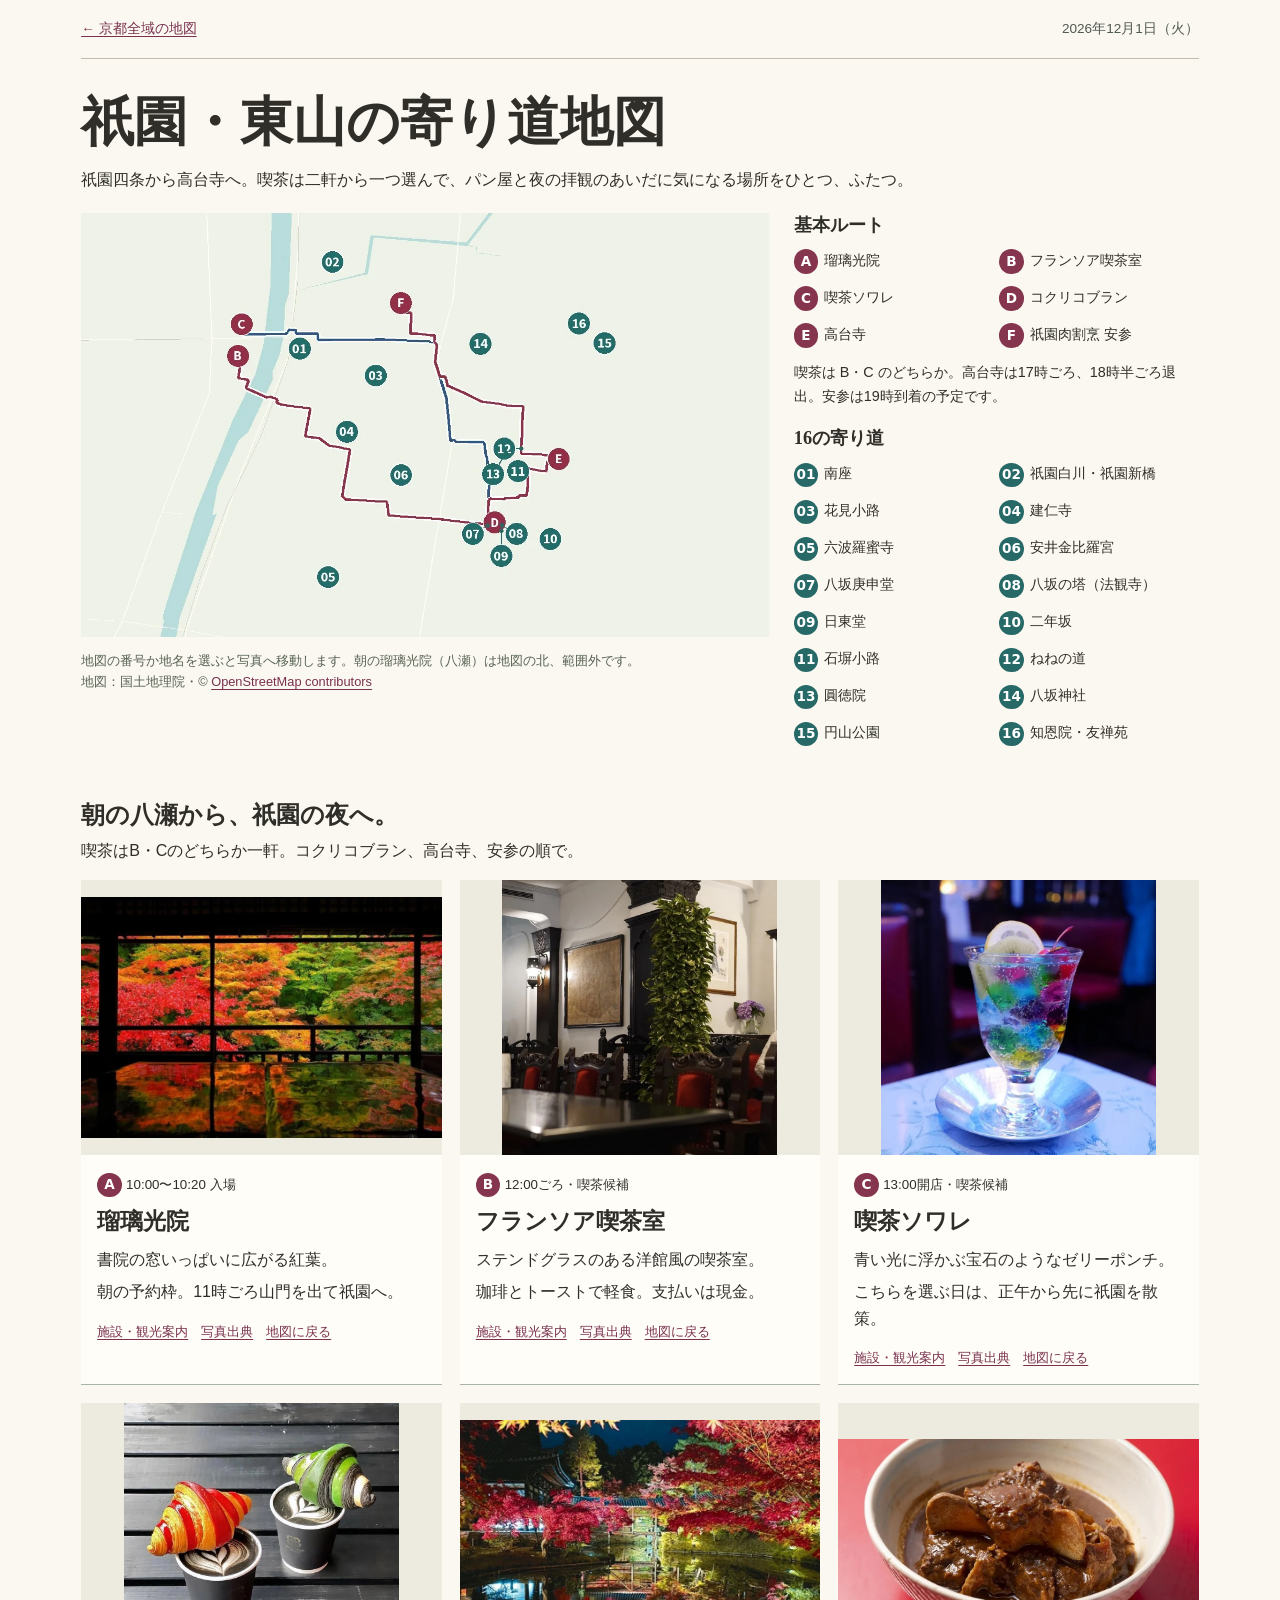
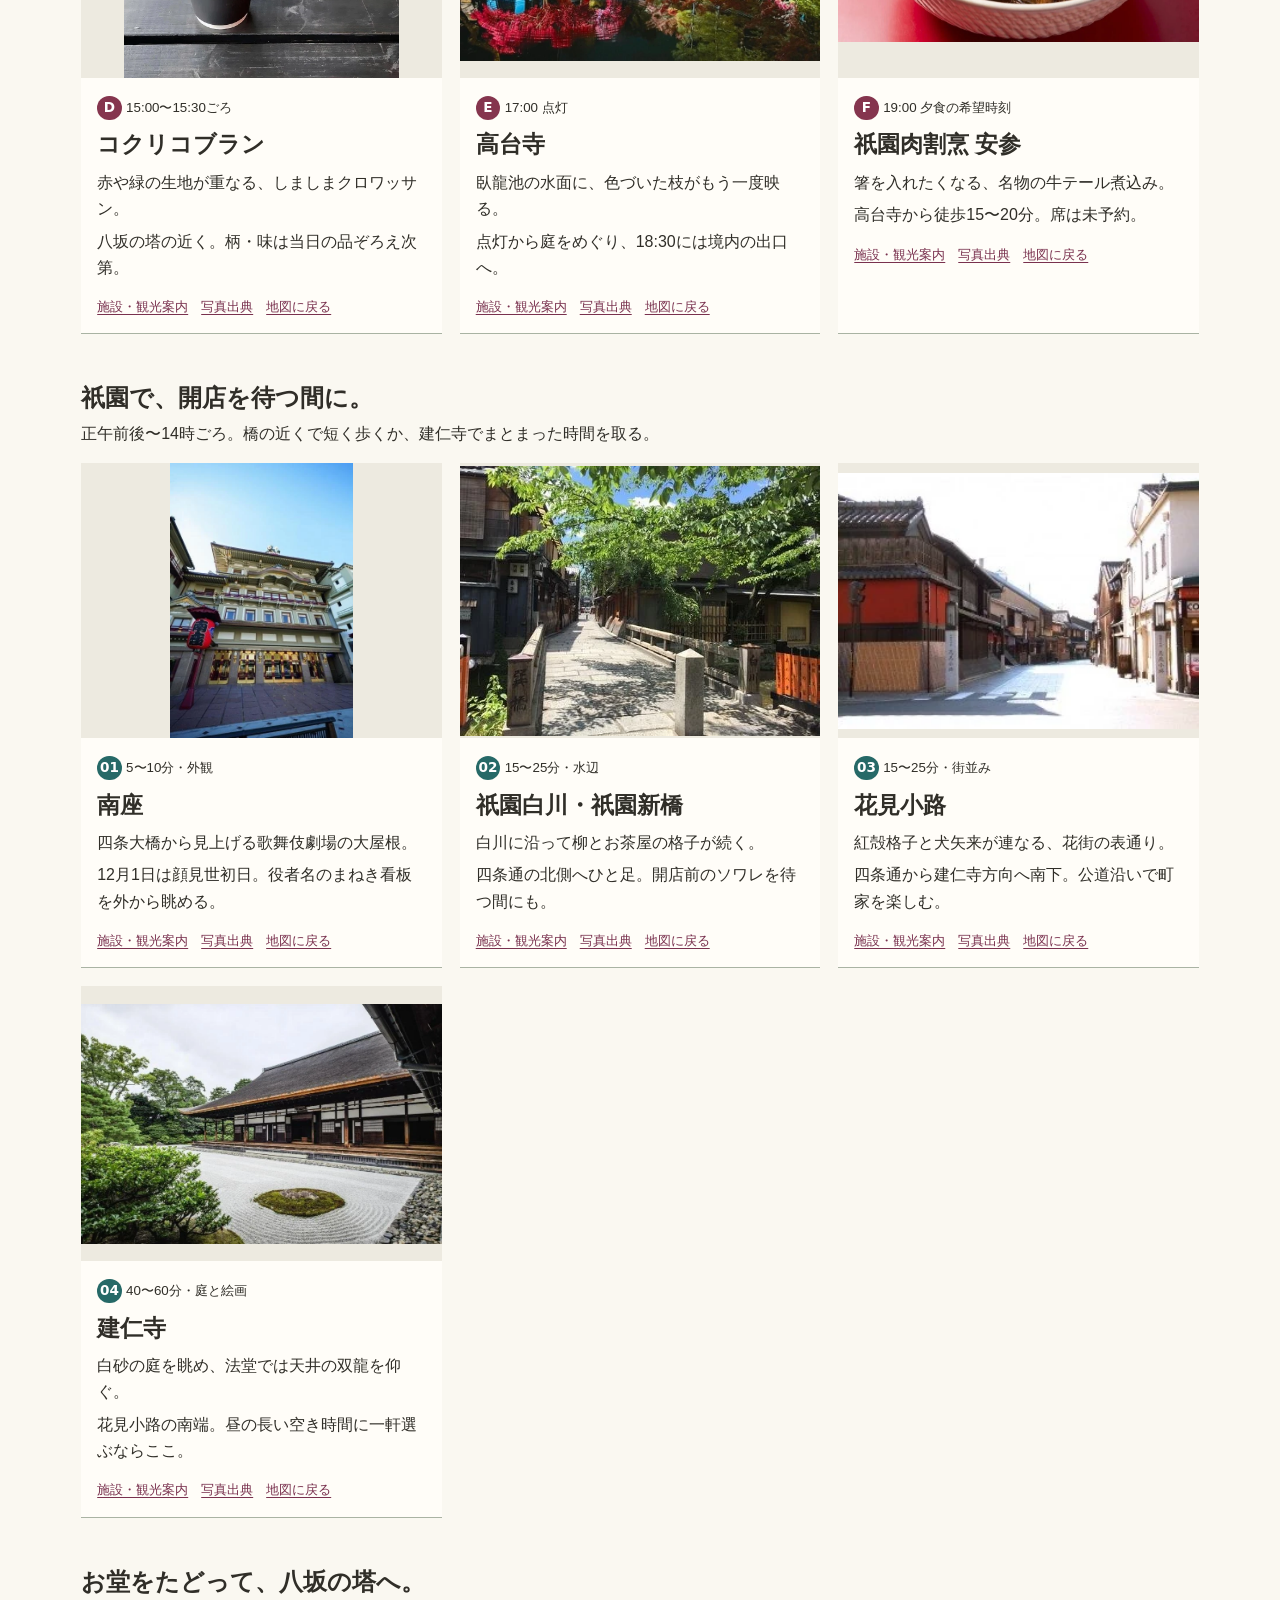
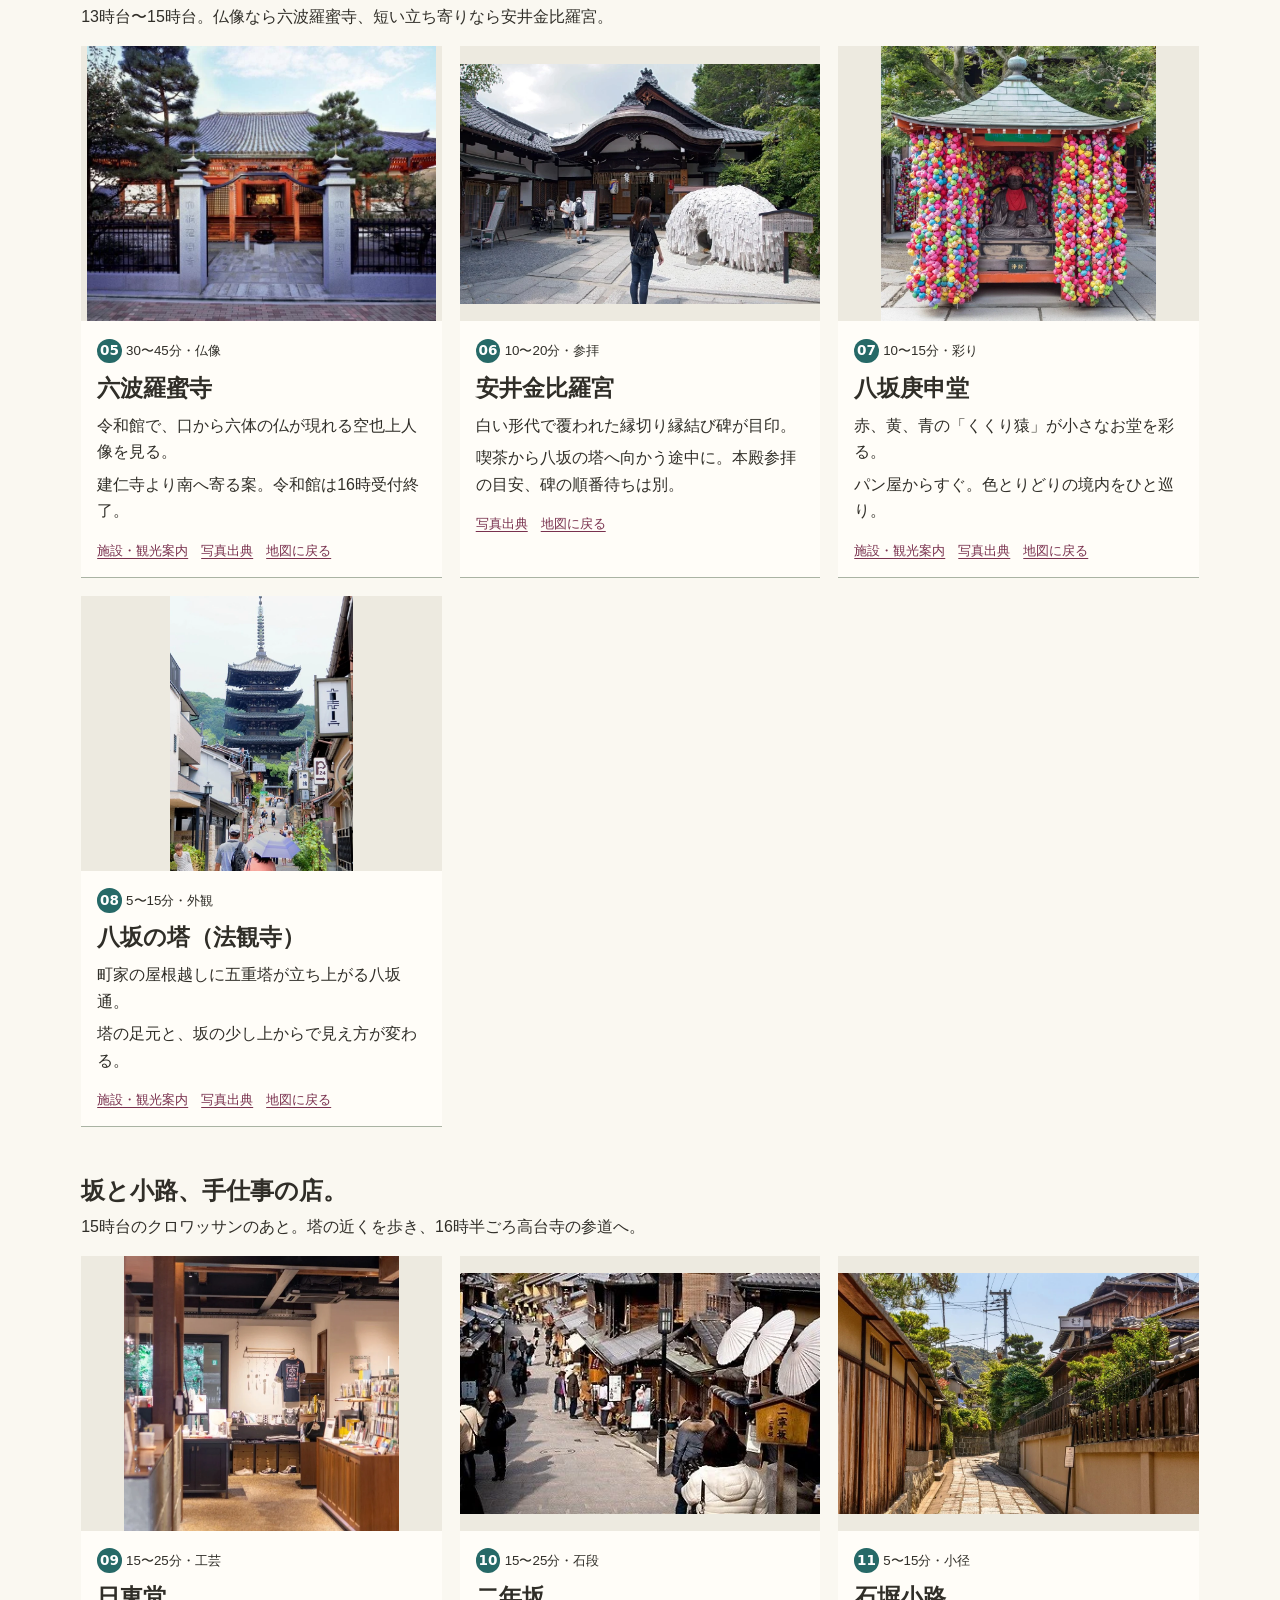
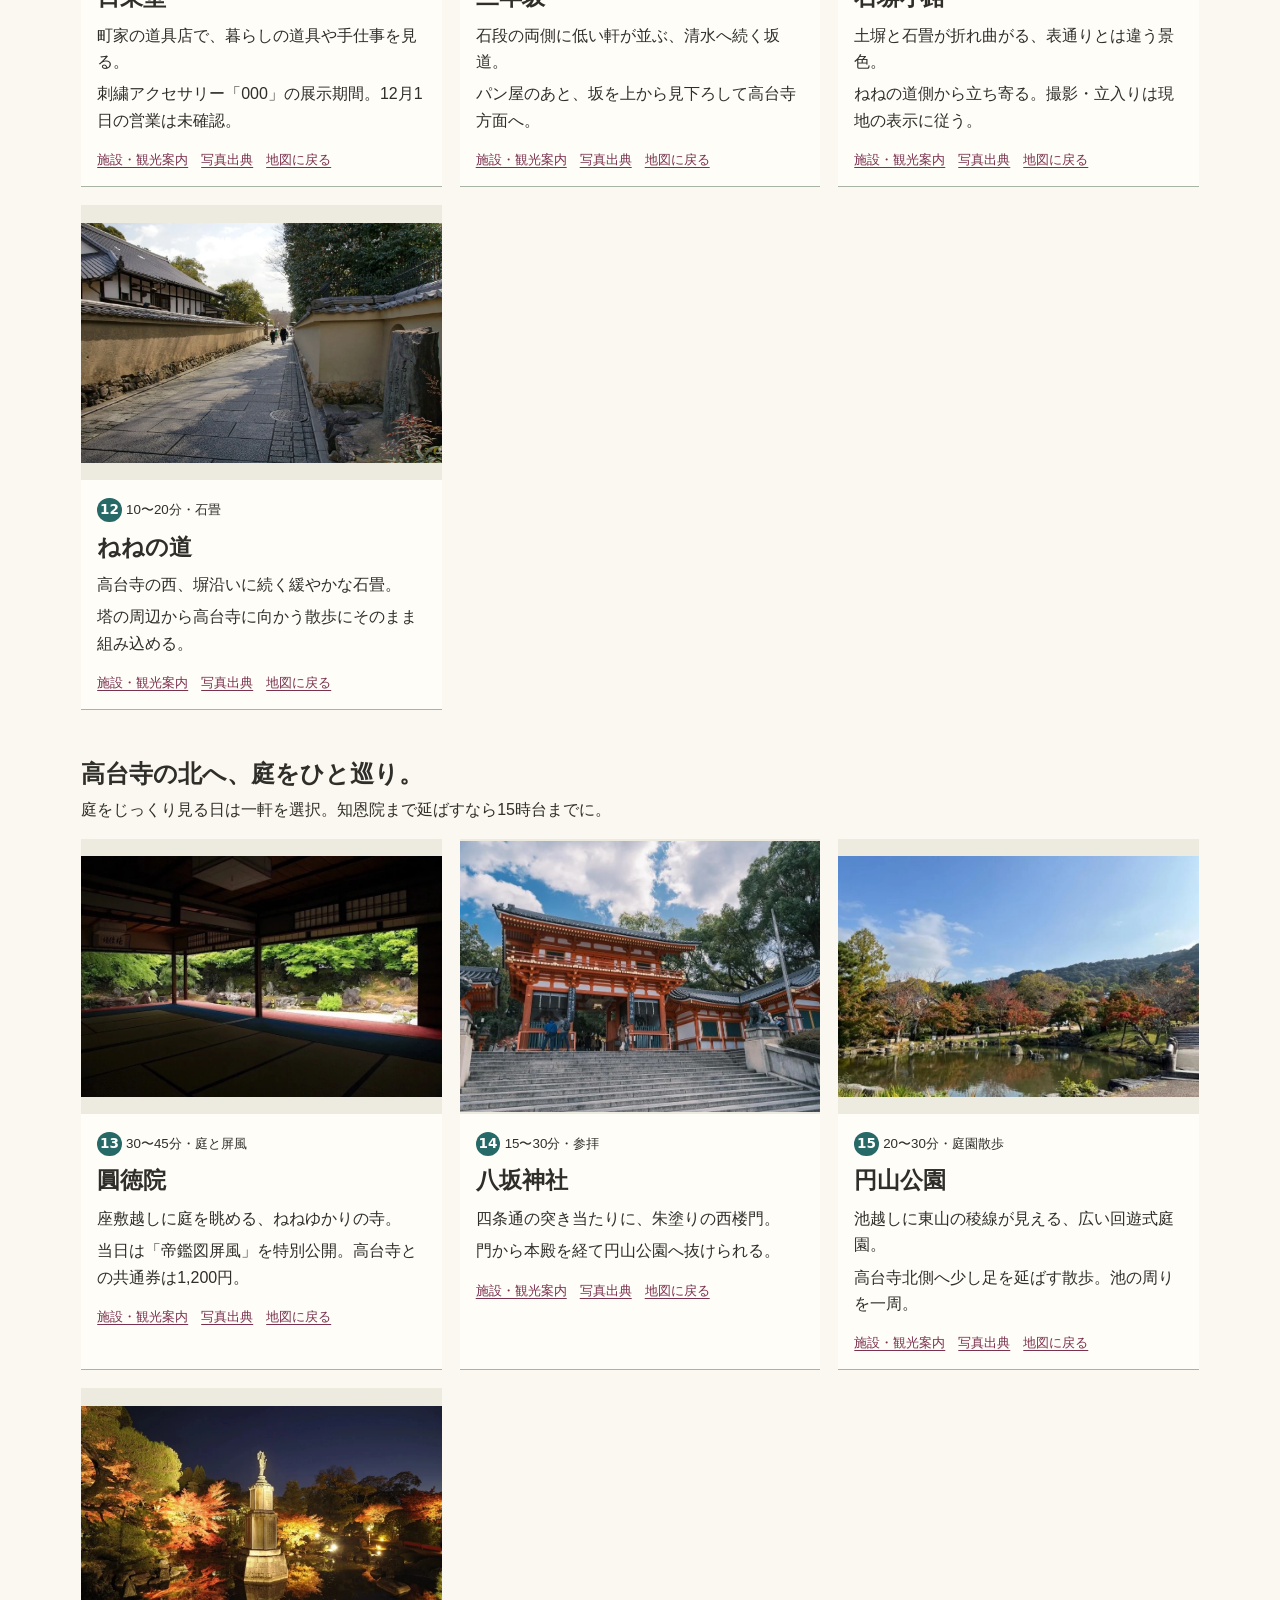
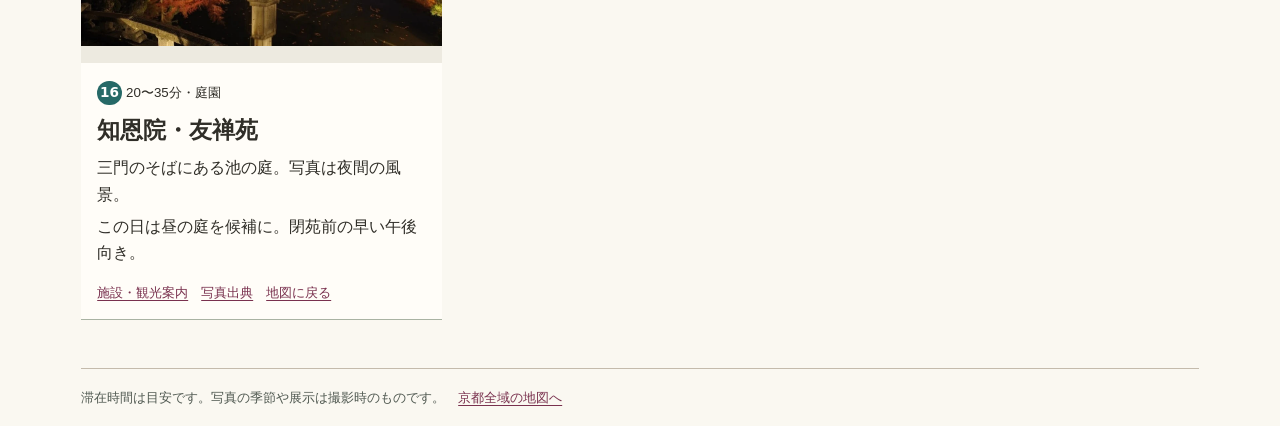
==== kyoto-dec1/gion/index.html @ ca1f9d94 "Add Gion and Higashiyama itinerary map and photo guide" ====
<!doctype html>
<html lang="ja"><head><meta charset="utf-8"><meta name="viewport" content="width=device-width,initial-scale=1"><title>祇園・東山の寄り道地図｜12月1日 京都の街歩き</title><link rel="stylesheet" href="guide.css"></head>
<body><header><a href="../">← 京都全域の地図</a><time datetime="2026-12-01">2026年12月1日（火）</time></header>
<main><h1>祇園・東山の寄り道地図</h1>
<p class="intro">祇園四条から高台寺へ。喫茶は二軒から一つ選んで、パン屋と夜の拝観のあいだに気になる場所をひとつ、ふたつ。</p>
<section id="map" aria-label="基本ルートと寄り道の地図"><div class="maplayout"><div><div class="map"><img src="images/map.webp" width="1316" height="810" alt="祇園四条からコクリコブラン、高台寺、安参へ歩く地図。赤紫が基本ルート、緑が寄り道の番号。"><a aria-label="B フランソア喫茶室" class="hot" href="#sB" style="left:22.712%;top:33.681%"></a>
<a aria-label="C 喫茶ソワレ" class="hot" href="#sC" style="left:23.277%;top:26.211%"></a>
<a aria-label="D コクリコブラン" class="hot" href="#sD" style="left:60.003%;top:72.986%"></a>
<a aria-label="E 高台寺" class="hot" href="#sE" style="left:69.307%;top:58.008%"></a>
<a aria-label="F 祇園肉割烹 安参" class="hot" href="#sF" style="left:46.405%;top:21.220%"></a>
<a aria-label="01 南座" class="hot" href="#s01" style="left:31.711%;top:31.975%"></a>
<a aria-label="02 祇園白川・祇園新橋" class="hot" href="#s02" style="left:36.463%;top:11.525%"></a>
<a aria-label="03 花見小路" class="hot" href="#s03" style="left:42.751%;top:38.319%"></a>
<a aria-label="04 建仁寺" class="hot" href="#s04" style="left:38.536%;top:51.580%"></a>
<a aria-label="05 六波羅蜜寺" class="hot" href="#s05" style="left:35.832%;top:85.849%"></a>
<a aria-label="06 安井金比羅宮" class="hot" href="#s06" style="left:46.426%;top:61.773%"></a>
<a aria-label="07 八坂庚申堂" class="hot" href="#s07" style="left:56.850%;top:75.714%"></a>
<a aria-label="08 八坂の塔（法観寺）" class="hot" href="#s08" style="left:63.173%;top:75.639%"></a>
<a aria-label="09 日東堂" class="hot" href="#s09" style="left:60.965%;top:80.868%"></a>
<a aria-label="10 二年坂" class="hot" href="#s10" style="left:68.103%;top:76.891%"></a>
<a aria-label="11 石塀小路" class="hot" href="#s11" style="left:63.392%;top:60.882%"></a>
<a aria-label="12 ねねの道" class="hot" href="#s12" style="left:61.400%;top:55.546%"></a>
<a aria-label="13 圓徳院" class="hot" href="#s13" style="left:59.787%;top:61.575%"></a>
<a aria-label="14 八坂神社" class="hot" href="#s14" style="left:57.952%;top:30.804%"></a>
<a aria-label="15 円山公園" class="hot" href="#s15" style="left:75.968%;top:30.664%"></a>
<a aria-label="16 知恩院・友禅苑" class="hot" href="#s16" style="left:72.257%;top:26.050%"></a></div>
<p class="credit">地図の番号か地名を選ぶと写真へ移動します。朝の瑠璃光院（八瀬）は地図の北、範囲外です。<br>地図：国土地理院・© <a href="https://www.openstreetmap.org/copyright">OpenStreetMap contributors</a></p></div>
<div class="legend"><h2>基本ルート</h2><div class="places"><a href="#sA"><b class="badge base">A</b><span>瑠璃光院</span></a><a href="#sB"><b class="badge base">B</b><span>フランソア喫茶室</span></a><a href="#sC"><b class="badge base">C</b><span>喫茶ソワレ</span></a><a href="#sD"><b class="badge base">D</b><span>コクリコブラン</span></a><a href="#sE"><b class="badge base">E</b><span>高台寺</span></a><a href="#sF"><b class="badge base">F</b><span>祇園肉割烹 安参</span></a></div><p>喫茶は B・C のどちらか。高台寺は17時ごろ、18時半ごろ退出。安参は19時到着の予定です。</p>
<h2>16の寄り道</h2><div class="places"><a href="#s01"><b class="badge">01</b><span>南座</span></a><a href="#s02"><b class="badge">02</b><span>祇園白川・祇園新橋</span></a><a href="#s03"><b class="badge">03</b><span>花見小路</span></a><a href="#s04"><b class="badge">04</b><span>建仁寺</span></a><a href="#s05"><b class="badge">05</b><span>六波羅蜜寺</span></a><a href="#s06"><b class="badge">06</b><span>安井金比羅宮</span></a><a href="#s07"><b class="badge">07</b><span>八坂庚申堂</span></a><a href="#s08"><b class="badge">08</b><span>八坂の塔（法観寺）</span></a><a href="#s09"><b class="badge">09</b><span>日東堂</span></a><a href="#s10"><b class="badge">10</b><span>二年坂</span></a><a href="#s11"><b class="badge">11</b><span>石塀小路</span></a><a href="#s12"><b class="badge">12</b><span>ねねの道</span></a><a href="#s13"><b class="badge">13</b><span>圓徳院</span></a><a href="#s14"><b class="badge">14</b><span>八坂神社</span></a><a href="#s15"><b class="badge">15</b><span>円山公園</span></a><a href="#s16"><b class="badge">16</b><span>知恩院・友禅苑</span></a></div></div></div></section>
<section class="group" id="g0"><h2>朝の八瀬から、祇園の夜へ。</h2><p>喫茶はB・Cのどちらか一軒。コクリコブラン、高台寺、安参の順で。</p><div class="cards"><article id="sA" tabindex="-1">
  <a class="photo" href="images/spot-A.webp" aria-label="瑠璃光院の写真を拡大"><img src="images/spot-A.webp" alt="瑠璃光院" width="960" height="640" loading="lazy"></a>
  <div class="copy"><b class="badge base">A</b> <small>10:00〜10:20 入場</small><h3>瑠璃光院</h3>
  <p>書院の窓いっぱいに広がる紅葉。</p><p>朝の予約枠。11時ごろ山門を出て祇園へ。</p><div class="refs"><a href="https://ec.travel.jr-central.co.jp/tp/optionalFacilities/Z000004/plans?agentCode=ex&amp;areaCode=26&amp;kodawari=option_theme07-exmaas&amp;lang=ja&amp;sort=recommend&amp;specialCode=tokuhai&amp;useDays=1">施設・観光案内</a>　<a href="https://ja.kyoto.travel/tourism/single01.php?category_id=7&amp;tourism_id=2691">写真出典</a>　<a href="#map">地図に戻る</a></div></div>
</article>
<article id="sB" tabindex="-1">
  <a class="photo" href="images/spot-B.webp" aria-label="フランソア喫茶室の写真を拡大"><img src="images/spot-B.webp" alt="フランソア喫茶室" width="900" height="900" loading="lazy"></a>
  <div class="copy"><b class="badge base">B</b> <small>12:00ごろ・喫茶候補</small><h3>フランソア喫茶室</h3>
  <p>ステンドグラスのある洋館風の喫茶室。</p><p>珈琲とトーストで軽食。支払いは現金。</p><div class="refs"><a href="https://francois1934.com/access/">施設・観光案内</a>　<a href="https://tabelog.com/kyoto/A2601/A260201/26000900/">写真出典</a>　<a href="#map">地図に戻る</a></div></div>
</article>
<article id="sC" tabindex="-1">
  <a class="photo" href="images/spot-C.webp" aria-label="喫茶ソワレの写真を拡大"><img src="images/spot-C.webp" alt="喫茶ソワレ" width="900" height="900" loading="lazy"></a>
  <div class="copy"><b class="badge base">C</b> <small>13:00開店・喫茶候補</small><h3>喫茶ソワレ</h3>
  <p>青い光に浮かぶ宝石のようなゼリーポンチ。</p><p>こちらを選ぶ日は、正午から先に祇園を散策。</p><div class="refs"><a href="https://www.soiree-kyoto.com/about/">施設・観光案内</a>　<a href="https://tabelog.com/kyoto/A2601/A260201/26000763/">写真出典</a>　<a href="#map">地図に戻る</a></div></div>
</article>
<article id="sD" tabindex="-1">
  <a class="photo" href="images/spot-D.webp" aria-label="コクリコブランの写真を拡大"><img src="images/spot-D.webp" alt="コクリコブラン" width="900" height="900" loading="lazy"></a>
  <div class="copy"><b class="badge base">D</b> <small>15:00〜15:30ごろ</small><h3>コクリコブラン</h3>
  <p>赤や緑の生地が重なる、しましまクロワッサン。</p><p>八坂の塔の近く。柄・味は当日の品ぞろえ次第。</p><div class="refs"><a href="https://coquelicotblanc.jp/">施設・観光案内</a>　<a href="https://tabelog.com/kyoto/A2601/A260301/26040599/">写真出典</a>　<a href="#map">地図に戻る</a></div></div>
</article>
<article id="sE" tabindex="-1">
  <a class="photo" href="images/spot-E.webp" aria-label="高台寺の写真を拡大"><img src="images/spot-E.webp" alt="高台寺" width="816" height="545" loading="lazy"></a>
  <div class="copy"><b class="badge base">E</b> <small>17:00 点灯</small><h3>高台寺</h3>
  <p>臥龍池の水面に、色づいた枝がもう一度映る。</p><p>点灯から庭をめぐり、18:30には境内の出口へ。</p><div class="refs"><a href="https://www.kodaiji.com/saiji.html">施設・観光案内</a>　<a href="https://souda-kyoto.jp/blog/00557.html">写真出典</a>　<a href="#map">地図に戻る</a></div></div>
</article>
<article id="sF" tabindex="-1">
  <a class="photo" href="images/spot-F.webp" aria-label="祇園肉割烹 安参の写真を拡大"><img src="images/spot-F.webp" alt="祇園肉割烹 安参" width="1008" height="567" loading="lazy"></a>
  <div class="copy"><b class="badge base">F</b> <small>19:00 夕食の希望時刻</small><h3>祇園肉割烹 安参</h3>
  <p>箸を入れたくなる、名物の牛テール煮込み。</p><p>高台寺から徒歩15〜20分。席は未予約。</p><div class="refs"><a href="https://www.gion-yassan.com/">施設・観光案内</a>　<a href="https://tabelog.com/kyoto/A2601/A260301/26000268/">写真出典</a>　<a href="#map">地図に戻る</a></div></div>
</article></div></section>
<section class="group" id="g1"><h2>祇園で、開店を待つ間に。</h2><p>正午前後〜14時ごろ。橋の近くで短く歩くか、建仁寺でまとまった時間を取る。</p><div class="cards"><article id="s01" tabindex="-1">
  <a class="photo" href="images/spot-01.webp" aria-label="南座の写真を拡大"><img src="images/spot-01.webp" alt="南座" width="426" height="640" loading="lazy"></a>
  <div class="copy"><b class="badge">01</b> <small>5〜10分・外観</small><h3>南座</h3>
  <p>四条大橋から見上げる歌舞伎劇場の大屋根。</p><p>12月1日は顔見世初日。役者名のまねき看板を外から眺める。</p><div class="refs"><a href="https://ja.kyoto.travel/tourism/single01.php?category_id=2&amp;tourism_id=1931">施設・観光案内</a>　<a href="https://ja.kyoto.travel/tourism/single01.php?category_id=2&amp;tourism_id=1931">写真出典</a>　<a href="#map">地図に戻る</a></div></div>
</article>
<article id="s02" tabindex="-1">
  <a class="photo" href="images/spot-02.webp" aria-label="祇園白川・祇園新橋の写真を拡大"><img src="images/spot-02.webp" alt="祇園白川・祇園新橋" width="500" height="375" loading="lazy"></a>
  <div class="copy"><b class="badge">02</b> <small>15〜25分・水辺</small><h3>祇園白川・祇園新橋</h3>
  <p>白川に沿って柳とお茶屋の格子が続く。</p><p>四条通の北側へひと足。開店前のソワレを待つ間にも。</p><div class="refs"><a href="https://ja.kyoto.travel/tourism/single01.php?category_id=8&amp;tourism_id=689">施設・観光案内</a>　<a href="https://ja.kyoto.travel/tourism/single01.php?category_id=8&amp;tourism_id=689">写真出典</a>　<a href="#map">地図に戻る</a></div></div>
</article>
<article id="s03" tabindex="-1">
  <a class="photo" href="images/spot-03.webp" aria-label="花見小路の写真を拡大"><img src="images/spot-03.webp" alt="花見小路" width="310" height="220" loading="lazy"></a>
  <div class="copy"><b class="badge">03</b> <small>15〜25分・街並み</small><h3>花見小路</h3>
  <p>紅殻格子と犬矢来が連なる、花街の表通り。</p><p>四条通から建仁寺方向へ南下。公道沿いで町家を楽しむ。</p><div class="refs"><a href="https://www.gion.or.jp/around/花見小路">施設・観光案内</a>　<a href="https://www.gion.or.jp/around/花見小路">写真出典</a>　<a href="#map">地図に戻る</a></div></div>
</article>
<article id="s04" tabindex="-1">
  <a class="photo" href="images/spot-04.webp" aria-label="建仁寺の写真を拡大"><img src="images/spot-04.webp" alt="建仁寺" width="896" height="597" loading="lazy"></a>
  <div class="copy"><b class="badge">04</b> <small>40〜60分・庭と絵画</small><h3>建仁寺</h3>
  <p>白砂の庭を眺め、法堂では天井の双龍を仰ぐ。</p><p>花見小路の南端。昼の長い空き時間に一軒選ぶならここ。</p><div class="refs"><a href="https://ja.kyoto.travel/tourism/single01.php?category_id=7&amp;tourism_id=276">施設・観光案内</a>　<a href="https://ja.kyoto.travel/tourism/single01.php?category_id=7&amp;tourism_id=276">写真出典</a>　<a href="#map">地図に戻る</a></div></div>
</article></div></section>
<section class="group" id="g2"><h2>お堂をたどって、八坂の塔へ。</h2><p>13時台〜15時台。仏像なら六波羅蜜寺、短い立ち寄りなら安井金比羅宮。</p><div class="cards"><article id="s05" tabindex="-1">
  <a class="photo" href="images/spot-05.webp" aria-label="六波羅蜜寺の写真を拡大"><img src="images/spot-05.webp" alt="六波羅蜜寺" width="814" height="640" loading="lazy"></a>
  <div class="copy"><b class="badge">05</b> <small>30〜45分・仏像</small><h3>六波羅蜜寺</h3>
  <p>令和館で、口から六体の仏が現れる空也上人像を見る。</p><p>建仁寺より南へ寄る案。令和館は16時受付終了。</p><div class="refs"><a href="https://ja.kyoto.travel/tourism/single01.php?category_id=7&amp;tourism_id=493">施設・観光案内</a>　<a href="https://ja.kyoto.travel/tourism/single01.php?category_id=7&amp;tourism_id=493">写真出典</a>　<a href="#map">地図に戻る</a></div></div>
</article>
<article id="s06" tabindex="-1">
  <a class="photo" href="images/spot-06.webp" aria-label="安井金比羅宮の写真を拡大"><img src="images/spot-06.webp" alt="安井金比羅宮" width="1100" height="733" loading="lazy"></a>
  <div class="copy"><b class="badge">06</b> <small>10〜20分・参拝</small><h3>安井金比羅宮</h3>
  <p>白い形代で覆われた縁切り縁結び碑が目印。</p><p>喫茶から八坂の塔へ向かう途中に。本殿参拝の目安、碑の順番待ちは別。</p><div class="refs"><a href="https://commons.wikimedia.org/wiki/File:Yasui_Kompira-gu_Kyoto_Japan_paper_charm_sculpture.jpg">写真出典</a>　<a href="#map">地図に戻る</a></div></div>
</article>
<article id="s07" tabindex="-1">
  <a class="photo" href="images/spot-07.webp" aria-label="八坂庚申堂の写真を拡大"><img src="images/spot-07.webp" alt="八坂庚申堂" width="900" height="900" loading="lazy"></a>
  <div class="copy"><b class="badge">07</b> <small>10〜15分・彩り</small><h3>八坂庚申堂</h3>
  <p>赤、黄、青の「くくり猿」が小さなお堂を彩る。</p><p>パン屋からすぐ。色とりどりの境内をひと巡り。</p><div class="refs"><a href="https://commons.wikimedia.org/wiki/File:Multi-coloured_kukuri-zaru_talismans_at_Kongoji_Yasaka_Koshin-do_temple,_Kyoto,_Japan_(large_view).jpg">施設・観光案内</a>　<a href="https://commons.wikimedia.org/wiki/File:Multi-coloured_kukuri-zaru_talismans_at_Kongoji_Yasaka_Koshin-do_temple,_Kyoto,_Japan_(large_view).jpg">写真出典</a>　<a href="#map">地図に戻る</a></div></div>
</article>
<article id="s08" tabindex="-1">
  <a class="photo" href="images/spot-08.webp" aria-label="八坂の塔（法観寺）の写真を拡大"><img src="images/spot-08.webp" alt="八坂の塔（法観寺）" width="597" height="900" loading="lazy"></a>
  <div class="copy"><b class="badge">08</b> <small>5〜15分・外観</small><h3>八坂の塔（法観寺）</h3>
  <p>町家の屋根越しに五重塔が立ち上がる八坂通。</p><p>塔の足元と、坂の少し上からで見え方が変わる。</p><div class="refs"><a href="https://commons.wikimedia.org/wiki/File:GIO_-_Yasaka_Pagoda_seen_from_Higashiyama_near_Gion,_Kyoto,_Japan,_2015.jpg">施設・観光案内</a>　<a href="https://commons.wikimedia.org/wiki/File:GIO_-_Yasaka_Pagoda_seen_from_Higashiyama_near_Gion,_Kyoto,_Japan,_2015.jpg">写真出典</a>　<a href="#map">地図に戻る</a></div></div>
</article></div></section>
<section class="group" id="g3"><h2>坂と小路、手仕事の店。</h2><p>15時台のクロワッサンのあと。塔の近くを歩き、16時半ごろ高台寺の参道へ。</p><div class="cards"><article id="s09" tabindex="-1">
  <a class="photo" href="images/spot-09.webp" aria-label="日東堂の写真を拡大"><img src="images/spot-09.webp" alt="日東堂" width="900" height="900" loading="lazy"></a>
  <div class="copy"><b class="badge">09</b> <small>15〜25分・工芸</small><h3>日東堂</h3>
  <p>町家の道具店で、暮らしの道具や手仕事を見る。</p><p>刺繍アクセサリー「000」の展示期間。12月1日の営業は未確認。</p><div class="refs"><a href="https://nittodo.jp/">施設・観光案内</a>　<a href="https://tabelog.com/kyoto/A2601/A260201/26031312/">写真出典</a>　<a href="#map">地図に戻る</a></div></div>
</article>
<article id="s10" tabindex="-1">
  <a class="photo" href="images/spot-10.webp" aria-label="二年坂の写真を拡大"><img src="images/spot-10.webp" alt="二年坂" width="384" height="256" loading="lazy"></a>
  <div class="copy"><b class="badge">10</b> <small>15〜25分・石段</small><h3>二年坂</h3>
  <p>石段の両側に低い軒が並ぶ、清水へ続く坂道。</p><p>パン屋のあと、坂を上から見下ろして高台寺方面へ。</p><div class="refs"><a href="https://ja.kyoto.travel/tourism/single01.php?category_id=8&amp;tourism_id=160">施設・観光案内</a>　<a href="https://ja.kyoto.travel/tourism/single01.php?category_id=8&amp;tourism_id=160">写真出典</a>　<a href="#map">地図に戻る</a></div></div>
</article>
<article id="s11" tabindex="-1">
  <a class="photo" href="images/spot-11.webp" aria-label="石塀小路の写真を拡大"><img src="images/spot-11.webp" alt="石塀小路" width="1100" height="733" loading="lazy"></a>
  <div class="copy"><b class="badge">11</b> <small>5〜15分・小径</small><h3>石塀小路</h3>
  <p>土塀と石畳が折れ曲がる、表通りとは違う景色。</p><p>ねねの道側から立ち寄る。撮影・立入りは現地の表示に従う。</p><div class="refs"><a href="https://www.kyoto-kankou.or.jp/info_search/674">施設・観光案内</a>　<a href="https://commons.wikimedia.org/wiki/File:Gion_-_Nineizaka_(Ninenzaka),_Kyoto,_Japan_(48923865671).jpg">写真出典</a>　<a href="#map">地図に戻る</a></div></div>
</article>
<article id="s12" tabindex="-1">
  <a class="photo" href="images/spot-12.webp" aria-label="ねねの道の写真を拡大"><img src="images/spot-12.webp" alt="ねねの道" width="1100" height="733" loading="lazy"></a>
  <div class="copy"><b class="badge">12</b> <small>10〜20分・石畳</small><h3>ねねの道</h3>
  <p>高台寺の西、塀沿いに続く緩やかな石畳。</p><p>塔の周辺から高台寺に向かう散歩にそのまま組み込める。</p><div class="refs"><a href="https://ja.kyoto.travel/support/film/searches/detail/422">施設・観光案内</a>　<a href="https://commons.wikimedia.org/wiki/File:Nene-no-michi_Kyoto01n3200.jpg">写真出典</a>　<a href="#map">地図に戻る</a></div></div>
</article></div></section>
<section class="group" id="g4"><h2>高台寺の北へ、庭をひと巡り。</h2><p>庭をじっくり見る日は一軒を選択。知恩院まで延ばすなら15時台までに。</p><div class="cards"><article id="s13" tabindex="-1">
  <a class="photo" href="images/spot-13.webp" aria-label="圓徳院の写真を拡大"><img src="images/spot-13.webp" alt="圓徳院" width="816" height="544" loading="lazy"></a>
  <div class="copy"><b class="badge">13</b> <small>30〜45分・庭と屏風</small><h3>圓徳院</h3>
  <p>座敷越しに庭を眺める、ねねゆかりの寺。</p><p>当日は「帝鑑図屏風」を特別公開。高台寺との共通券は1,200円。</p><div class="refs"><a href="https://ja.kyoto.travel/event/single.php?event_id=2221">施設・観光案内</a>　<a href="https://souda-kyoto.jp/guide/spot/entokuin.html">写真出典</a>　<a href="#map">地図に戻る</a></div></div>
</article>
<article id="s14" tabindex="-1">
  <a class="photo" href="images/spot-14.webp" aria-label="八坂神社の写真を拡大"><img src="images/spot-14.webp" alt="八坂神社" width="853" height="640" loading="lazy"></a>
  <div class="copy"><b class="badge">14</b> <small>15〜30分・参拝</small><h3>八坂神社</h3>
  <p>四条通の突き当たりに、朱塗りの西楼門。</p><p>門から本殿を経て円山公園へ抜けられる。</p><div class="refs"><a href="https://ja.kyoto.travel/tourism/single01.php?category_id=7&amp;tourism_id=474">施設・観光案内</a>　<a href="https://ja.kyoto.travel/tourism/single01.php?category_id=7&amp;tourism_id=474">写真出典</a>　<a href="#map">地図に戻る</a></div></div>
</article>
<article id="s15" tabindex="-1">
  <a class="photo" href="images/spot-15.webp" aria-label="円山公園の写真を拡大"><img src="images/spot-15.webp" alt="円山公園" width="960" height="640" loading="lazy"></a>
  <div class="copy"><b class="badge">15</b> <small>20〜30分・庭園散歩</small><h3>円山公園</h3>
  <p>池越しに東山の稜線が見える、広い回遊式庭園。</p><p>高台寺北側へ少し足を延ばす散歩。池の周りを一周。</p><div class="refs"><a href="https://ja.kyoto.travel/tourism/single01.php?category_id=2&amp;tourism_id=1169">施設・観光案内</a>　<a href="https://ja.kyoto.travel/tourism/single01.php?category_id=2&amp;tourism_id=1169">写真出典</a>　<a href="#map">地図に戻る</a></div></div>
</article>
<article id="s16" tabindex="-1">
  <a class="photo" href="images/spot-16.webp" aria-label="知恩院・友禅苑の写真を拡大"><img src="images/spot-16.webp" alt="知恩院・友禅苑" width="1100" height="732" loading="lazy"></a>
  <div class="copy"><b class="badge">16</b> <small>20〜35分・庭園</small><h3>知恩院・友禅苑</h3>
  <p>三門のそばにある池の庭。写真は夜間の風景。</p><p>この日は昼の庭を候補に。閉苑前の早い午後向き。</p><div class="refs"><a href="https://www.chion-in.or.jp/event/event/1489/">施設・観光案内</a>　<a href="https://www.chion-in.or.jp/event/event/1489/">写真出典</a>　<a href="#map">地図に戻る</a></div></div>
</article></div></section></main>
<footer>滞在時間は目安です。写真の季節や展示は撮影時のものです。　<a href="../">京都全域の地図へ</a></footer>
</body></html>
---- kyoto-dec1/gion/guide.css ----
:root {
  color-scheme: light;
  font-family: "Yu Gothic", Meiryo, sans-serif;
  color: #302e28;
  background: #faf8f1;
  line-height: 1.65;
}
* { box-sizing: border-box; }
body { margin: auto; max-width: 1220px; padding: 0 clamp(16px, 4vw, 52px); }
a { color: #79314e; text-underline-offset: .2em; }
a:focus-visible { outline: 3px solid #ac5442; outline-offset: 2px; }
header, footer { font-size: .85rem; color: #505951; padding: 18px 0; }
header { display: flex; justify-content: space-between; border-bottom: 1px solid #c4bbac; }
h1, h2, h3 { font-family: "Yu Mincho", "Hiragino Mincho ProN", serif; line-height: 1.35; }
h1 { margin: 28px 0 8px; font-size: clamp(1.85rem, 4.6vw, 3.3rem); }
h2 { margin: 0 0 6px; }
.intro { margin: 0 0 20px; }
.maplayout { display: grid; grid-template-columns: minmax(0, 1.7fr) minmax(0, 1fr); gap: 24px; }
.map { position: relative; }
.map img { display: block; width: 100%; height: auto; }
.hot { position: absolute; width: 3.1%; height: 5%; border-radius: 50%; transform: translate(-50%,-50%); }
.hot:hover, .hot:focus-visible { outline: 3px solid #9e4e58; background: #ffffff33; }
.credit, footer, .refs { font-size: .8rem; }
.credit { color: #576253; }
.legend h2 { font-size: 1.15rem; }
.legend p { margin: 8px 0 18px; font-size: .9rem; }
.places { display: grid; grid-template-columns: repeat(2, minmax(0, 1fr)); gap: 2px 6px; }
.places a { display: flex; align-items: center; gap: 6px; min-height: 35px; font-size: .86rem; color: inherit; text-decoration: none; }
.places a:hover span { text-decoration: underline; }
.badge { display: inline-grid; place-items: center; min-width: 1.8em; height: 1.8em; border-radius: 50%; background: #266967; color: white; font: bold .85rem/1 system-ui,sans-serif; }
.badge.base { background: #85354e; }
.group { margin: 48px 0; }
.group > p { margin: 4px 0 16px; }
.cards { display: grid; grid-template-columns: repeat(auto-fit, minmax(min(100%, 295px), 1fr)); gap: 18px; }
article { background: #fffdf8; border-bottom: 1px solid #a9b3a3; scroll-margin-top: 14px; }
article:target { outline: 2px solid #85354e; }
.photo { display: block; background: #edeae0; }
.photo img { width: 100%; height: clamp(210px, 22vw, 275px); display: block; object-fit: contain; }
.copy { padding: 16px; }
h3 { font-size: 1.45rem; margin: 9px 0; }
.copy p { margin: 6px 0; }
.refs { margin-top: 15px; }
footer { border-top: 1px solid #c4bbac; }
@media (max-width: 780px) {
  .maplayout { grid-template-columns: 1fr; gap: 6px; }
  .places a { min-height: 44px; }
}
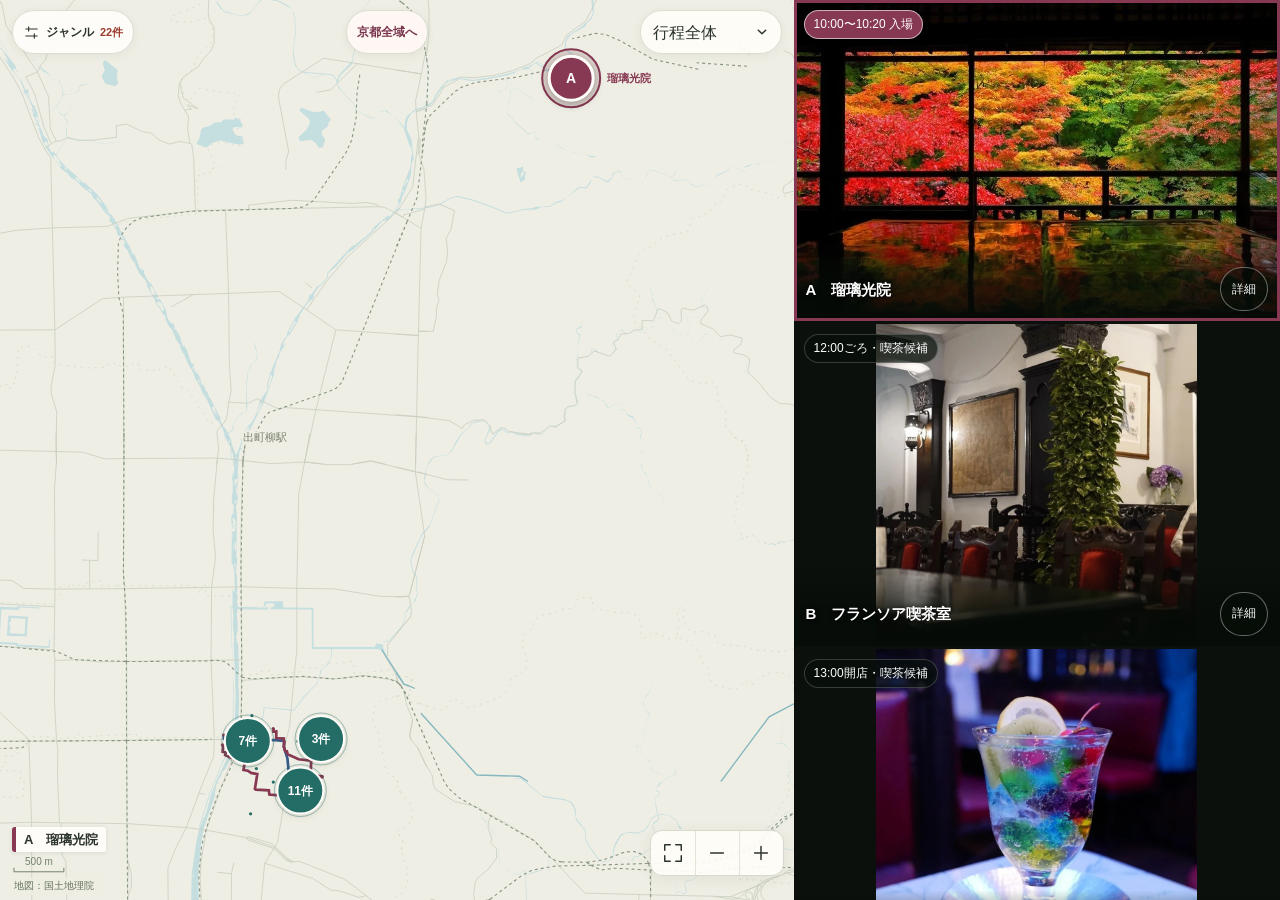
==== commit 309f354f: "Use the live Kyoto map and synchronized photo feed for the itinerary" ====
--- a/kyoto-dec1/gion/index.html
+++ b/kyoto-dec1/gion/index.html
@@ -1,141 +1,10 @@
 <!doctype html>
-<html lang="ja"><head><meta charset="utf-8"><meta name="viewport" content="width=device-width,initial-scale=1"><title>祇園・東山の寄り道地図｜12月1日 京都の街歩き</title><link rel="stylesheet" href="guide.css"></head>
-<body><header><a href="../">← 京都全域の地図</a><time datetime="2026-12-01">2026年12月1日（火）</time></header>
-<main><h1>祇園・東山の寄り道地図</h1>
-<p class="intro">祇園四条から高台寺へ。喫茶は二軒から一つ選んで、パン屋と夜の拝観のあいだに気になる場所をひとつ、ふたつ。</p>
-<section id="map" aria-label="基本ルートと寄り道の地図"><div class="maplayout"><div><div class="map"><img src="images/map.webp" width="1316" height="810" alt="祇園四条からコクリコブラン、高台寺、安参へ歩く地図。赤紫が基本ルート、緑が寄り道の番号。"><a aria-label="B フランソア喫茶室" class="hot" href="#sB" style="left:22.712%;top:33.681%"></a>
-<a aria-label="C 喫茶ソワレ" class="hot" href="#sC" style="left:23.277%;top:26.211%"></a>
-<a aria-label="D コクリコブラン" class="hot" href="#sD" style="left:60.003%;top:72.986%"></a>
-<a aria-label="E 高台寺" class="hot" href="#sE" style="left:69.307%;top:58.008%"></a>
-<a aria-label="F 祇園肉割烹 安参" class="hot" href="#sF" style="left:46.405%;top:21.220%"></a>
-<a aria-label="01 南座" class="hot" href="#s01" style="left:31.711%;top:31.975%"></a>
-<a aria-label="02 祇園白川・祇園新橋" class="hot" href="#s02" style="left:36.463%;top:11.525%"></a>
-<a aria-label="03 花見小路" class="hot" href="#s03" style="left:42.751%;top:38.319%"></a>
-<a aria-label="04 建仁寺" class="hot" href="#s04" style="left:38.536%;top:51.580%"></a>
-<a aria-label="05 六波羅蜜寺" class="hot" href="#s05" style="left:35.832%;top:85.849%"></a>
-<a aria-label="06 安井金比羅宮" class="hot" href="#s06" style="left:46.426%;top:61.773%"></a>
-<a aria-label="07 八坂庚申堂" class="hot" href="#s07" style="left:56.850%;top:75.714%"></a>
-<a aria-label="08 八坂の塔（法観寺）" class="hot" href="#s08" style="left:63.173%;top:75.639%"></a>
-<a aria-label="09 日東堂" class="hot" href="#s09" style="left:60.965%;top:80.868%"></a>
-<a aria-label="10 二年坂" class="hot" href="#s10" style="left:68.103%;top:76.891%"></a>
-<a aria-label="11 石塀小路" class="hot" href="#s11" style="left:63.392%;top:60.882%"></a>
-<a aria-label="12 ねねの道" class="hot" href="#s12" style="left:61.400%;top:55.546%"></a>
-<a aria-label="13 圓徳院" class="hot" href="#s13" style="left:59.787%;top:61.575%"></a>
-<a aria-label="14 八坂神社" class="hot" href="#s14" style="left:57.952%;top:30.804%"></a>
-<a aria-label="15 円山公園" class="hot" href="#s15" style="left:75.968%;top:30.664%"></a>
-<a aria-label="16 知恩院・友禅苑" class="hot" href="#s16" style="left:72.257%;top:26.050%"></a></div>
-<p class="credit">地図の番号か地名を選ぶと写真へ移動します。朝の瑠璃光院（八瀬）は地図の北、範囲外です。<br>地図：国土地理院・© <a href="https://www.openstreetmap.org/copyright">OpenStreetMap contributors</a></p></div>
-<div class="legend"><h2>基本ルート</h2><div class="places"><a href="#sA"><b class="badge base">A</b><span>瑠璃光院</span></a><a href="#sB"><b class="badge base">B</b><span>フランソア喫茶室</span></a><a href="#sC"><b class="badge base">C</b><span>喫茶ソワレ</span></a><a href="#sD"><b class="badge base">D</b><span>コクリコブラン</span></a><a href="#sE"><b class="badge base">E</b><span>高台寺</span></a><a href="#sF"><b class="badge base">F</b><span>祇園肉割烹 安参</span></a></div><p>喫茶は B・C のどちらか。高台寺は17時ごろ、18時半ごろ退出。安参は19時到着の予定です。</p>
-<h2>16の寄り道</h2><div class="places"><a href="#s01"><b class="badge">01</b><span>南座</span></a><a href="#s02"><b class="badge">02</b><span>祇園白川・祇園新橋</span></a><a href="#s03"><b class="badge">03</b><span>花見小路</span></a><a href="#s04"><b class="badge">04</b><span>建仁寺</span></a><a href="#s05"><b class="badge">05</b><span>六波羅蜜寺</span></a><a href="#s06"><b class="badge">06</b><span>安井金比羅宮</span></a><a href="#s07"><b class="badge">07</b><span>八坂庚申堂</span></a><a href="#s08"><b class="badge">08</b><span>八坂の塔（法観寺）</span></a><a href="#s09"><b class="badge">09</b><span>日東堂</span></a><a href="#s10"><b class="badge">10</b><span>二年坂</span></a><a href="#s11"><b class="badge">11</b><span>石塀小路</span></a><a href="#s12"><b class="badge">12</b><span>ねねの道</span></a><a href="#s13"><b class="badge">13</b><span>圓徳院</span></a><a href="#s14"><b class="badge">14</b><span>八坂神社</span></a><a href="#s15"><b class="badge">15</b><span>円山公園</span></a><a href="#s16"><b class="badge">16</b><span>知恩院・友禅苑</span></a></div></div></div></section>
-<section class="group" id="g0"><h2>朝の八瀬から、祇園の夜へ。</h2><p>喫茶はB・Cのどちらか一軒。コクリコブラン、高台寺、安参の順で。</p><div class="cards"><article id="sA" tabindex="-1">
-  <a class="photo" href="images/spot-A.webp" aria-label="瑠璃光院の写真を拡大"><img src="images/spot-A.webp" alt="瑠璃光院" width="960" height="640" loading="lazy"></a>
-  <div class="copy"><b class="badge base">A</b> <small>10:00〜10:20 入場</small><h3>瑠璃光院</h3>
-  <p>書院の窓いっぱいに広がる紅葉。</p><p>朝の予約枠。11時ごろ山門を出て祇園へ。</p><div class="refs"><a href="https://ec.travel.jr-central.co.jp/tp/optionalFacilities/Z000004/plans?agentCode=ex&amp;areaCode=26&amp;kodawari=option_theme07-exmaas&amp;lang=ja&amp;sort=recommend&amp;specialCode=tokuhai&amp;useDays=1">施設・観光案内</a>　<a href="https://ja.kyoto.travel/tourism/single01.php?category_id=7&amp;tourism_id=2691">写真出典</a>　<a href="#map">地図に戻る</a></div></div>
-</article>
-<article id="sB" tabindex="-1">
-  <a class="photo" href="images/spot-B.webp" aria-label="フランソア喫茶室の写真を拡大"><img src="images/spot-B.webp" alt="フランソア喫茶室" width="900" height="900" loading="lazy"></a>
-  <div class="copy"><b class="badge base">B</b> <small>12:00ごろ・喫茶候補</small><h3>フランソア喫茶室</h3>
-  <p>ステンドグラスのある洋館風の喫茶室。</p><p>珈琲とトーストで軽食。支払いは現金。</p><div class="refs"><a href="https://francois1934.com/access/">施設・観光案内</a>　<a href="https://tabelog.com/kyoto/A2601/A260201/26000900/">写真出典</a>　<a href="#map">地図に戻る</a></div></div>
-</article>
-<article id="sC" tabindex="-1">
-  <a class="photo" href="images/spot-C.webp" aria-label="喫茶ソワレの写真を拡大"><img src="images/spot-C.webp" alt="喫茶ソワレ" width="900" height="900" loading="lazy"></a>
-  <div class="copy"><b class="badge base">C</b> <small>13:00開店・喫茶候補</small><h3>喫茶ソワレ</h3>
-  <p>青い光に浮かぶ宝石のようなゼリーポンチ。</p><p>こちらを選ぶ日は、正午から先に祇園を散策。</p><div class="refs"><a href="https://www.soiree-kyoto.com/about/">施設・観光案内</a>　<a href="https://tabelog.com/kyoto/A2601/A260201/26000763/">写真出典</a>　<a href="#map">地図に戻る</a></div></div>
-</article>
-<article id="sD" tabindex="-1">
-  <a class="photo" href="images/spot-D.webp" aria-label="コクリコブランの写真を拡大"><img src="images/spot-D.webp" alt="コクリコブラン" width="900" height="900" loading="lazy"></a>
-  <div class="copy"><b class="badge base">D</b> <small>15:00〜15:30ごろ</small><h3>コクリコブラン</h3>
-  <p>赤や緑の生地が重なる、しましまクロワッサン。</p><p>八坂の塔の近く。柄・味は当日の品ぞろえ次第。</p><div class="refs"><a href="https://coquelicotblanc.jp/">施設・観光案内</a>　<a href="https://tabelog.com/kyoto/A2601/A260301/26040599/">写真出典</a>　<a href="#map">地図に戻る</a></div></div>
-</article>
-<article id="sE" tabindex="-1">
-  <a class="photo" href="images/spot-E.webp" aria-label="高台寺の写真を拡大"><img src="images/spot-E.webp" alt="高台寺" width="816" height="545" loading="lazy"></a>
-  <div class="copy"><b class="badge base">E</b> <small>17:00 点灯</small><h3>高台寺</h3>
-  <p>臥龍池の水面に、色づいた枝がもう一度映る。</p><p>点灯から庭をめぐり、18:30には境内の出口へ。</p><div class="refs"><a href="https://www.kodaiji.com/saiji.html">施設・観光案内</a>　<a href="https://souda-kyoto.jp/blog/00557.html">写真出典</a>　<a href="#map">地図に戻る</a></div></div>
-</article>
-<article id="sF" tabindex="-1">
-  <a class="photo" href="images/spot-F.webp" aria-label="祇園肉割烹 安参の写真を拡大"><img src="images/spot-F.webp" alt="祇園肉割烹 安参" width="1008" height="567" loading="lazy"></a>
-  <div class="copy"><b class="badge base">F</b> <small>19:00 夕食の希望時刻</small><h3>祇園肉割烹 安参</h3>
-  <p>箸を入れたくなる、名物の牛テール煮込み。</p><p>高台寺から徒歩15〜20分。席は未予約。</p><div class="refs"><a href="https://www.gion-yassan.com/">施設・観光案内</a>　<a href="https://tabelog.com/kyoto/A2601/A260301/26000268/">写真出典</a>　<a href="#map">地図に戻る</a></div></div>
-</article></div></section>
-<section class="group" id="g1"><h2>祇園で、開店を待つ間に。</h2><p>正午前後〜14時ごろ。橋の近くで短く歩くか、建仁寺でまとまった時間を取る。</p><div class="cards"><article id="s01" tabindex="-1">
-  <a class="photo" href="images/spot-01.webp" aria-label="南座の写真を拡大"><img src="images/spot-01.webp" alt="南座" width="426" height="640" loading="lazy"></a>
-  <div class="copy"><b class="badge">01</b> <small>5〜10分・外観</small><h3>南座</h3>
-  <p>四条大橋から見上げる歌舞伎劇場の大屋根。</p><p>12月1日は顔見世初日。役者名のまねき看板を外から眺める。</p><div class="refs"><a href="https://ja.kyoto.travel/tourism/single01.php?category_id=2&amp;tourism_id=1931">施設・観光案内</a>　<a href="https://ja.kyoto.travel/tourism/single01.php?category_id=2&amp;tourism_id=1931">写真出典</a>　<a href="#map">地図に戻る</a></div></div>
-</article>
-<article id="s02" tabindex="-1">
-  <a class="photo" href="images/spot-02.webp" aria-label="祇園白川・祇園新橋の写真を拡大"><img src="images/spot-02.webp" alt="祇園白川・祇園新橋" width="500" height="375" loading="lazy"></a>
-  <div class="copy"><b class="badge">02</b> <small>15〜25分・水辺</small><h3>祇園白川・祇園新橋</h3>
-  <p>白川に沿って柳とお茶屋の格子が続く。</p><p>四条通の北側へひと足。開店前のソワレを待つ間にも。</p><div class="refs"><a href="https://ja.kyoto.travel/tourism/single01.php?category_id=8&amp;tourism_id=689">施設・観光案内</a>　<a href="https://ja.kyoto.travel/tourism/single01.php?category_id=8&amp;tourism_id=689">写真出典</a>　<a href="#map">地図に戻る</a></div></div>
-</article>
-<article id="s03" tabindex="-1">
-  <a class="photo" href="images/spot-03.webp" aria-label="花見小路の写真を拡大"><img src="images/spot-03.webp" alt="花見小路" width="310" height="220" loading="lazy"></a>
-  <div class="copy"><b class="badge">03</b> <small>15〜25分・街並み</small><h3>花見小路</h3>
-  <p>紅殻格子と犬矢来が連なる、花街の表通り。</p><p>四条通から建仁寺方向へ南下。公道沿いで町家を楽しむ。</p><div class="refs"><a href="https://www.gion.or.jp/around/花見小路">施設・観光案内</a>　<a href="https://www.gion.or.jp/around/花見小路">写真出典</a>　<a href="#map">地図に戻る</a></div></div>
-</article>
-<article id="s04" tabindex="-1">
-  <a class="photo" href="images/spot-04.webp" aria-label="建仁寺の写真を拡大"><img src="images/spot-04.webp" alt="建仁寺" width="896" height="597" loading="lazy"></a>
-  <div class="copy"><b class="badge">04</b> <small>40〜60分・庭と絵画</small><h3>建仁寺</h3>
-  <p>白砂の庭を眺め、法堂では天井の双龍を仰ぐ。</p><p>花見小路の南端。昼の長い空き時間に一軒選ぶならここ。</p><div class="refs"><a href="https://ja.kyoto.travel/tourism/single01.php?category_id=7&amp;tourism_id=276">施設・観光案内</a>　<a href="https://ja.kyoto.travel/tourism/single01.php?category_id=7&amp;tourism_id=276">写真出典</a>　<a href="#map">地図に戻る</a></div></div>
-</article></div></section>
-<section class="group" id="g2"><h2>お堂をたどって、八坂の塔へ。</h2><p>13時台〜15時台。仏像なら六波羅蜜寺、短い立ち寄りなら安井金比羅宮。</p><div class="cards"><article id="s05" tabindex="-1">
-  <a class="photo" href="images/spot-05.webp" aria-label="六波羅蜜寺の写真を拡大"><img src="images/spot-05.webp" alt="六波羅蜜寺" width="814" height="640" loading="lazy"></a>
-  <div class="copy"><b class="badge">05</b> <small>30〜45分・仏像</small><h3>六波羅蜜寺</h3>
-  <p>令和館で、口から六体の仏が現れる空也上人像を見る。</p><p>建仁寺より南へ寄る案。令和館は16時受付終了。</p><div class="refs"><a href="https://ja.kyoto.travel/tourism/single01.php?category_id=7&amp;tourism_id=493">施設・観光案内</a>　<a href="https://ja.kyoto.travel/tourism/single01.php?category_id=7&amp;tourism_id=493">写真出典</a>　<a href="#map">地図に戻る</a></div></div>
-</article>
-<article id="s06" tabindex="-1">
-  <a class="photo" href="images/spot-06.webp" aria-label="安井金比羅宮の写真を拡大"><img src="images/spot-06.webp" alt="安井金比羅宮" width="1100" height="733" loading="lazy"></a>
-  <div class="copy"><b class="badge">06</b> <small>10〜20分・参拝</small><h3>安井金比羅宮</h3>
-  <p>白い形代で覆われた縁切り縁結び碑が目印。</p><p>喫茶から八坂の塔へ向かう途中に。本殿参拝の目安、碑の順番待ちは別。</p><div class="refs"><a href="https://commons.wikimedia.org/wiki/File:Yasui_Kompira-gu_Kyoto_Japan_paper_charm_sculpture.jpg">写真出典</a>　<a href="#map">地図に戻る</a></div></div>
-</article>
-<article id="s07" tabindex="-1">
-  <a class="photo" href="images/spot-07.webp" aria-label="八坂庚申堂の写真を拡大"><img src="images/spot-07.webp" alt="八坂庚申堂" width="900" height="900" loading="lazy"></a>
-  <div class="copy"><b class="badge">07</b> <small>10〜15分・彩り</small><h3>八坂庚申堂</h3>
-  <p>赤、黄、青の「くくり猿」が小さなお堂を彩る。</p><p>パン屋からすぐ。色とりどりの境内をひと巡り。</p><div class="refs"><a href="https://commons.wikimedia.org/wiki/File:Multi-coloured_kukuri-zaru_talismans_at_Kongoji_Yasaka_Koshin-do_temple,_Kyoto,_Japan_(large_view).jpg">施設・観光案内</a>　<a href="https://commons.wikimedia.org/wiki/File:Multi-coloured_kukuri-zaru_talismans_at_Kongoji_Yasaka_Koshin-do_temple,_Kyoto,_Japan_(large_view).jpg">写真出典</a>　<a href="#map">地図に戻る</a></div></div>
-</article>
-<article id="s08" tabindex="-1">
-  <a class="photo" href="images/spot-08.webp" aria-label="八坂の塔（法観寺）の写真を拡大"><img src="images/spot-08.webp" alt="八坂の塔（法観寺）" width="597" height="900" loading="lazy"></a>
-  <div class="copy"><b class="badge">08</b> <small>5〜15分・外観</small><h3>八坂の塔（法観寺）</h3>
-  <p>町家の屋根越しに五重塔が立ち上がる八坂通。</p><p>塔の足元と、坂の少し上からで見え方が変わる。</p><div class="refs"><a href="https://commons.wikimedia.org/wiki/File:GIO_-_Yasaka_Pagoda_seen_from_Higashiyama_near_Gion,_Kyoto,_Japan,_2015.jpg">施設・観光案内</a>　<a href="https://commons.wikimedia.org/wiki/File:GIO_-_Yasaka_Pagoda_seen_from_Higashiyama_near_Gion,_Kyoto,_Japan,_2015.jpg">写真出典</a>　<a href="#map">地図に戻る</a></div></div>
-</article></div></section>
-<section class="group" id="g3"><h2>坂と小路、手仕事の店。</h2><p>15時台のクロワッサンのあと。塔の近くを歩き、16時半ごろ高台寺の参道へ。</p><div class="cards"><article id="s09" tabindex="-1">
-  <a class="photo" href="images/spot-09.webp" aria-label="日東堂の写真を拡大"><img src="images/spot-09.webp" alt="日東堂" width="900" height="900" loading="lazy"></a>
-  <div class="copy"><b class="badge">09</b> <small>15〜25分・工芸</small><h3>日東堂</h3>
-  <p>町家の道具店で、暮らしの道具や手仕事を見る。</p><p>刺繍アクセサリー「000」の展示期間。12月1日の営業は未確認。</p><div class="refs"><a href="https://nittodo.jp/">施設・観光案内</a>　<a href="https://tabelog.com/kyoto/A2601/A260201/26031312/">写真出典</a>　<a href="#map">地図に戻る</a></div></div>
-</article>
-<article id="s10" tabindex="-1">
-  <a class="photo" href="images/spot-10.webp" aria-label="二年坂の写真を拡大"><img src="images/spot-10.webp" alt="二年坂" width="384" height="256" loading="lazy"></a>
-  <div class="copy"><b class="badge">10</b> <small>15〜25分・石段</small><h3>二年坂</h3>
-  <p>石段の両側に低い軒が並ぶ、清水へ続く坂道。</p><p>パン屋のあと、坂を上から見下ろして高台寺方面へ。</p><div class="refs"><a href="https://ja.kyoto.travel/tourism/single01.php?category_id=8&amp;tourism_id=160">施設・観光案内</a>　<a href="https://ja.kyoto.travel/tourism/single01.php?category_id=8&amp;tourism_id=160">写真出典</a>　<a href="#map">地図に戻る</a></div></div>
-</article>
-<article id="s11" tabindex="-1">
-  <a class="photo" href="images/spot-11.webp" aria-label="石塀小路の写真を拡大"><img src="images/spot-11.webp" alt="石塀小路" width="1100" height="733" loading="lazy"></a>
-  <div class="copy"><b class="badge">11</b> <small>5〜15分・小径</small><h3>石塀小路</h3>
-  <p>土塀と石畳が折れ曲がる、表通りとは違う景色。</p><p>ねねの道側から立ち寄る。撮影・立入りは現地の表示に従う。</p><div class="refs"><a href="https://www.kyoto-kankou.or.jp/info_search/674">施設・観光案内</a>　<a href="https://commons.wikimedia.org/wiki/File:Gion_-_Nineizaka_(Ninenzaka),_Kyoto,_Japan_(48923865671).jpg">写真出典</a>　<a href="#map">地図に戻る</a></div></div>
-</article>
-<article id="s12" tabindex="-1">
-  <a class="photo" href="images/spot-12.webp" aria-label="ねねの道の写真を拡大"><img src="images/spot-12.webp" alt="ねねの道" width="1100" height="733" loading="lazy"></a>
-  <div class="copy"><b class="badge">12</b> <small>10〜20分・石畳</small><h3>ねねの道</h3>
-  <p>高台寺の西、塀沿いに続く緩やかな石畳。</p><p>塔の周辺から高台寺に向かう散歩にそのまま組み込める。</p><div class="refs"><a href="https://ja.kyoto.travel/support/film/searches/detail/422">施設・観光案内</a>　<a href="https://commons.wikimedia.org/wiki/File:Nene-no-michi_Kyoto01n3200.jpg">写真出典</a>　<a href="#map">地図に戻る</a></div></div>
-</article></div></section>
-<section class="group" id="g4"><h2>高台寺の北へ、庭をひと巡り。</h2><p>庭をじっくり見る日は一軒を選択。知恩院まで延ばすなら15時台までに。</p><div class="cards"><article id="s13" tabindex="-1">
-  <a class="photo" href="images/spot-13.webp" aria-label="圓徳院の写真を拡大"><img src="images/spot-13.webp" alt="圓徳院" width="816" height="544" loading="lazy"></a>
-  <div class="copy"><b class="badge">13</b> <small>30〜45分・庭と屏風</small><h3>圓徳院</h3>
-  <p>座敷越しに庭を眺める、ねねゆかりの寺。</p><p>当日は「帝鑑図屏風」を特別公開。高台寺との共通券は1,200円。</p><div class="refs"><a href="https://ja.kyoto.travel/event/single.php?event_id=2221">施設・観光案内</a>　<a href="https://souda-kyoto.jp/guide/spot/entokuin.html">写真出典</a>　<a href="#map">地図に戻る</a></div></div>
-</article>
-<article id="s14" tabindex="-1">
-  <a class="photo" href="images/spot-14.webp" aria-label="八坂神社の写真を拡大"><img src="images/spot-14.webp" alt="八坂神社" width="853" height="640" loading="lazy"></a>
-  <div class="copy"><b class="badge">14</b> <small>15〜30分・参拝</small><h3>八坂神社</h3>
-  <p>四条通の突き当たりに、朱塗りの西楼門。</p><p>門から本殿を経て円山公園へ抜けられる。</p><div class="refs"><a href="https://ja.kyoto.travel/tourism/single01.php?category_id=7&amp;tourism_id=474">施設・観光案内</a>　<a href="https://ja.kyoto.travel/tourism/single01.php?category_id=7&amp;tourism_id=474">写真出典</a>　<a href="#map">地図に戻る</a></div></div>
-</article>
-<article id="s15" tabindex="-1">
-  <a class="photo" href="images/spot-15.webp" aria-label="円山公園の写真を拡大"><img src="images/spot-15.webp" alt="円山公園" width="960" height="640" loading="lazy"></a>
-  <div class="copy"><b class="badge">15</b> <small>20〜30分・庭園散歩</small><h3>円山公園</h3>
-  <p>池越しに東山の稜線が見える、広い回遊式庭園。</p><p>高台寺北側へ少し足を延ばす散歩。池の周りを一周。</p><div class="refs"><a href="https://ja.kyoto.travel/tourism/single01.php?category_id=2&amp;tourism_id=1169">施設・観光案内</a>　<a href="https://ja.kyoto.travel/tourism/single01.php?category_id=2&amp;tourism_id=1169">写真出典</a>　<a href="#map">地図に戻る</a></div></div>
-</article>
-<article id="s16" tabindex="-1">
-  <a class="photo" href="images/spot-16.webp" aria-label="知恩院・友禅苑の写真を拡大"><img src="images/spot-16.webp" alt="知恩院・友禅苑" width="1100" height="732" loading="lazy"></a>
-  <div class="copy"><b class="badge">16</b> <small>20〜35分・庭園</small><h3>知恩院・友禅苑</h3>
-  <p>三門のそばにある池の庭。写真は夜間の風景。</p><p>この日は昼の庭を候補に。閉苑前の早い午後向き。</p><div class="refs"><a href="https://www.chion-in.or.jp/event/event/1489/">施設・観光案内</a>　<a href="https://www.chion-in.or.jp/event/event/1489/">写真出典</a>　<a href="#map">地図に戻る</a></div></div>
-</article></div></section></main>
-<footer>滞在時間は目安です。写真の季節や展示は撮影時のものです。　<a href="../">京都全域の地図へ</a></footer>
-</body></html>+<html lang="ja">
+<head>
+  <meta charset="utf-8">
+  <meta name="viewport" content="width=device-width,initial-scale=1">
+  <title>祇園・東山の寄り道地図</title>
+  <script>location.replace('../' + location.search + location.hash);</script>
+</head>
+<body><a href="../">祇園・東山の寄り道地図を開く</a></body>
+</html>
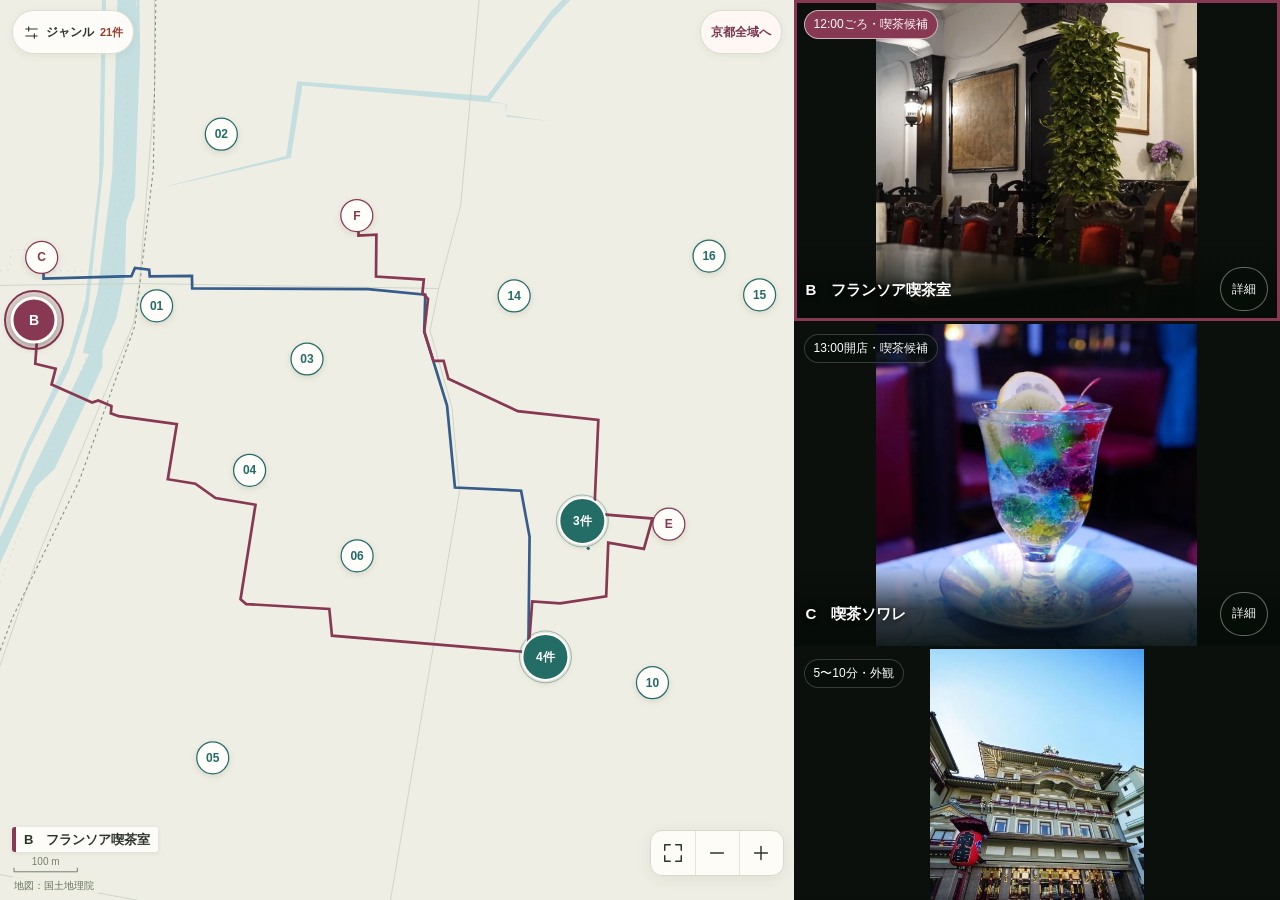
==== commit c718d420: "Start the standalone Gion guide at the afternoon cafe stops" ====
--- a/kyoto-dec1/gion/index.html
+++ b/kyoto-dec1/gion/index.html
@@ -2,9 +2,108 @@
 <html lang="ja">
 <head>
   <meta charset="utf-8">
-  <meta name="viewport" content="width=device-width,initial-scale=1">
-  <title>祇園・東山の寄り道地図</title>
-  <script>location.replace('../' + location.search + location.hash);</script>
+  <meta name="viewport" content="width=device-width,initial-scale=1,viewport-fit=cover">
+  <meta name="theme-color" content="#eeeee4">
+  <meta name="description" content="祇園四条から高台寺、安参へ。基本ルートと16の寄り道を、写真をめくりながら地図で確認できます。">
+  <title>祇園・東山の寄り道地図｜12月1日 京都の街歩き</title>
+  <link rel="stylesheet" href="../style.css?v=20261101-5">
+  <link rel="stylesheet" href="guide.css">
+  <script src="../d3.min.js" defer></script>
+  <script src="../basemap.js?v=20261101-5" defer></script>
+  <script src="route.js?v=20261123-4" defer></script>
+  <script src="guide.js?v=20261123-4" defer></script>
 </head>
-<body><a href="../">祇園・東山の寄り道地図を開く</a></body>
+<body>
+  <a class="skip-link" href="#filters-open">ジャンルを選ぶ</a>
+  <h1 class="sr-only">祇園・東山の寄り道地図と写真</h1>
+  <main class="app-shell" data-layout="visual-first">
+    <section class="map-pane" aria-label="京都の街歩き地図">
+      <svg id="map" role="group" aria-label="番号のピンを選ぶと写真を表示します"></svg>
+      <div class="map-topbar">
+        <button type="button" id="filters-open" class="filter-toggle" aria-haspopup="dialog" aria-controls="filter-dialog">
+          <svg viewBox="0 0 24 24" aria-hidden="true"><path d="M4 7h16M4 17h16M8 4v6m8 4v6"/></svg>
+          <span>ジャンル</span><span id="filter-count">21件</span>
+        </button>
+        <a class="filter-toggle route-link" href="../">京都全域へ</a>
+      </div>
+      <div id="map-empty" class="map-empty" hidden>
+        <div><p>表示する場所がありません</p><button type="button" id="empty-filters-open">ジャンルを選ぶ</button></div>
+      </div>
+      <output id="map-current" hidden></output>
+      <div class="map-controls" aria-label="地図の表示を調整">
+        <button type="button" id="reset-map" aria-label="表示対象が見える全体図に戻す" title="全体に戻す"><svg viewBox="0 0 24 24" aria-hidden="true"><path d="M9 3H3v6m12-6h6v6M3 15v6h6m12-6v6h-6"/></svg></button>
+        <button type="button" id="zoom-out" aria-label="地図を縮小"><svg viewBox="0 0 24 24" aria-hidden="true"><path d="M5 12h14"/></svg></button>
+        <button type="button" id="zoom-in" aria-label="地図を拡大"><svg viewBox="0 0 24 24" aria-hidden="true"><path d="M5 12h14M12 5v14"/></svg></button>
+      </div>
+      <div class="map-credit"><a href="https://github.com/gsi-cyberjapan/optimal_bvmap" target="_blank" rel="noopener noreferrer">地図：国土地理院</a></div>
+    </section>
+
+    <section class="photo-pane" aria-label="写真を縦にスクロールして場所を見る">
+      <div id="photo-feed" class="photo-feed" tabindex="0" role="region" aria-label="スポットの写真一覧。縦スクロールで地図の強調が切り替わります"></div>
+      <p id="photo-empty" class="photo-empty" hidden>表示する場所がありません</p>
+      <p id="selection-status" class="sr-only" aria-live="polite"></p>
+    </section>
+  </main>
+
+  <dialog id="filter-dialog" class="details-dialog filter-dialog" aria-labelledby="filter-title">
+    <header class="details-header">
+      <div><p class="spot-area">京都 · 2026年12月1日（火）</p><h2 id="filter-title">ジャンルを選ぶ</h2></div>
+      <button type="button" id="filters-close" class="dialog-close" aria-label="ジャンル選択を閉じる"><svg viewBox="0 0 24 24" aria-hidden="true"><path d="m6 6 12 12M18 6 6 18"/></svg></button>
+    </header>
+    <div class="filter-scroll">
+      <div class="filter-tools"><button type="button" id="filter-all">全選択</button><button type="button" id="filter-none">すべて解除</button></div>
+      <fieldset class="category-fieldset"><legend class="sr-only">表示するジャンルを複数選択</legend><div id="category-list"></div></fieldset>
+      <label class="closed-filter"><input type="checkbox" id="hide-closed"><span>火曜定休の記載がある場所を隠す</span></label>
+    </div>
+    <footer class="filter-footer"><button type="button" id="apply-filters">21件を表示</button></footer>
+  </dialog>
+
+  <dialog id="cluster-dialog" class="details-dialog cluster-dialog" aria-labelledby="cluster-title">
+    <header class="details-header">
+      <div><p id="cluster-count" class="spot-area"></p><h2 id="cluster-title">近くの場所</h2></div>
+      <button type="button" id="cluster-close" class="dialog-close" aria-label="場所の一覧を閉じる"><svg viewBox="0 0 24 24" aria-hidden="true"><path d="m6 6 12 12M18 6 6 18"/></svg></button>
+    </header>
+    <div id="cluster-list" class="cluster-list"></div>
+  </dialog>
+
+  <dialog id="details-dialog" class="details-dialog" aria-labelledby="spot-name">
+    <header class="details-header">
+      <span id="spot-number" class="spot-number">01</span>
+      <div><p id="spot-area" class="spot-area"></p><h2 id="spot-name"></h2></div>
+      <button type="button" id="details-close" class="dialog-close" aria-label="詳細を閉じる"><svg viewBox="0 0 24 24" aria-hidden="true"><path d="m6 6 12 12M18 6 6 18"/></svg></button>
+    </header>
+    <div class="details-body">
+      <p id="spot-summary" class="location-note" hidden></p>
+      <p id="spot-location" class="location-note" hidden></p>
+      <p id="spot-address" class="address-note" hidden></p>
+      <div class="detail-actions">
+        <a id="google-map" class="map-link" target="_blank" rel="noopener noreferrer">Google マップで開く <span aria-hidden="true">↗</span></a>
+        <a id="event-link" class="event-link" target="_blank" rel="noopener noreferrer" hidden>開催案内・予約 ↗</a>
+        <a id="official-link" class="event-link" target="_blank" rel="noopener noreferrer" hidden>公式サイト ↗</a>
+        <div id="reference-links" class="reference-links"></div>
+      </div>
+      <details class="source-details">
+        <summary>写真・地図の出典</summary>
+        <p id="photo-note"></p>
+        <p id="photo-credit" hidden></p>
+        <p><a id="photo-license" target="_blank" rel="noopener noreferrer" hidden></a></p>
+        <p id="historic-photo-note" hidden>写真は過去の開催分も含みます。2026年の色づきや演出とは異なる場合があります。</p>
+        <div class="source-links"><a id="photo-source" target="_blank" rel="noopener noreferrer">写真の出典 ↗</a><a id="location-source" target="_blank" rel="noopener noreferrer">位置・情報の出典 ↗</a></div>
+        <div id="additional-sources" class="source-links"></div>
+        <p id="coordinate-note" hidden></p>
+        <p class="map-data-credit">地図・位置データ：国土地理院／『日本歴史地名大系』施設・地点項目データセット（CODH作成） <a href="https://doi.org/10.20676/00000456" target="_blank" rel="noopener noreferrer">doi:10.20676/00000456</a>（<a href="https://creativecommons.org/licenses/by/4.0/" target="_blank" rel="noopener noreferrer">CC BY 4.0</a>）／<a href="https://www.openstreetmap.org/copyright" target="_blank" rel="noopener noreferrer">© OpenStreetMap contributors</a>／<a href="https://www.wikidata.org/" target="_blank" rel="noopener noreferrer">Wikidata</a>ほか。各地点の出典は上記リンクをご覧ください。</p>
+      </details>
+      <p id="availability-note" class="availability-note">営業日・開催日・予約は各公式案内をご確認ください。</p>
+    </div>
+  </dialog>
+
+  <dialog id="photo-dialog" class="photo-dialog" aria-labelledby="large-title">
+    <img id="large-photo" alt="">
+    <button type="button" id="photo-close" class="dialog-close" aria-label="写真を閉じる"><svg viewBox="0 0 24 24" aria-hidden="true"><path d="m6 6 12 12M18 6 6 18"/></svg></button>
+    <button type="button" id="large-prev" class="photo-arrow photo-prev" aria-label="前の写真">‹</button>
+    <button type="button" id="large-next" class="photo-arrow photo-next" aria-label="次の写真">›</button>
+    <p id="large-title"></p><p id="large-caption" class="sr-only"></p>
+  </dialog>
+  <noscript><p class="noscript">地図と場所選択を表示するには、ブラウザのJavaScriptを有効にしてください。</p></noscript>
+</body>
 </html>
--- a/kyoto-dec1/style.css
+++ b/kyoto-dec1/style.css
@@ -0,0 +1,118 @@
+@charset "UTF-8";
+:root{color-scheme:light;--paper:#fffdf9;--ink:#2c342e;--muted:#72786b;--line:#deded2;--accent:#9a3c2d;--map:#eeeee4;font-family:-apple-system,BlinkMacSystemFont,"Hiragino Kaku Gothic ProN","Yu Gothic",Meiryo,sans-serif}
+*{box-sizing:border-box}html,body{margin:0;width:100%;height:100%;overflow:hidden;background:var(--map);color:var(--ink)}body{overscroll-behavior:none}button,select,a{-webkit-tap-highlight-color:transparent}button,select{font:inherit}button,a,select{touch-action:manipulation}button{cursor:pointer}a{color:inherit}button:focus-visible,a:focus-visible,select:focus-visible,summary:focus-visible{outline:3px solid #61b9c5;outline-offset:2px}button svg,.area-picker svg,.spot-picker svg{display:block;width:22px;height:22px;fill:none;stroke:currentColor;stroke-width:1.6;stroke-linecap:round;stroke-linejoin:round}.sr-only{position:absolute;width:1px;height:1px;padding:0;margin:-1px;overflow:hidden;clip:rect(0,0,0,0);white-space:nowrap;border:0}.skip-link{position:fixed;top:-100px;left:12px;z-index:20;background:white;padding:12px}.skip-link:focus{top:12px}
+
+/* The two visual surfaces fill the viewport. Controls float over them. */
+.app-shell{width:100%;height:100vh;height:100dvh;display:grid;grid-template-columns:minmax(0,1fr) minmax(320px,38%);overflow:hidden}.map-pane{position:relative;min-width:0;min-height:0;overflow:hidden;background:var(--map)}#map{display:block;width:100%;height:100%;touch-action:none;cursor:grab}#map:active{cursor:grabbing}.map-topbar{position:absolute;top:max(10px,env(safe-area-inset-top));left:max(12px,env(safe-area-inset-left));right:12px;display:flex;justify-content:space-between;align-items:center;gap:8px;pointer-events:none}.date-chip{display:flex;align-items:center;gap:9px;height:34px;padding:0 12px;background:#fffdf9ed;border:1px solid #dcded2;border-radius:18px;box-shadow:0 2px 9px #414b3410;font-size:12px;font-weight:650;white-space:nowrap}.date-chip span{color:#7b483c;font-variant-numeric:tabular-nums}.area-picker{position:relative;width:132px;pointer-events:auto}.area-picker select{appearance:none;-webkit-appearance:none;width:100%;height:44px;padding:0 30px 0 13px;font-size:16px;border:1px solid #dcded2;border-radius:23px;background:#fffdf9ed;color:var(--ink);cursor:pointer;box-shadow:0 2px 9px #414b3410}.area-picker svg{position:absolute;right:9px;top:11px;pointer-events:none}.map-controls{position:absolute;right:10px;bottom:24px;display:flex;overflow:hidden;background:#fffdf9ed;border:1px solid #d6d9cb;border-radius:12px;box-shadow:0 3px 15px #353b2a12}.map-controls button{display:grid;place-items:center;width:44px;height:44px;padding:0;background:none;border:0;color:var(--ink)}.map-controls button+button{border-left:1px solid #e4e4d9}.map-controls button:hover{background:#e9e5d8}.map-credit{position:absolute;left:max(10px,env(safe-area-inset-left));bottom:5px;padding:2px 4px;background:#eeeee4dc;font-size:10px;color:#67735f}.map-credit a{text-decoration:none}.map-credit a:hover{text-decoration:underline}
+
+/* Geographic layers and 44px pin targets. */
+.water{fill:#c5dee0;stroke:none}.river{fill:none;stroke:#85b7bf;stroke-width:1.35}.road{fill:none;stroke:#c9cfc0;stroke-width:.8}.rail{fill:none;stroke:#899584;stroke-width:1.1;stroke-dasharray:3 3}.boundary{fill:none;stroke:#c7cfbd;stroke-width:.55;stroke-dasharray:2 5}.leader{fill:none;stroke:#9a3c2d70;stroke-width:1}.location-dot{fill:var(--accent)}.map-pin{cursor:pointer;outline:none}.pin-face{fill:var(--paper);stroke:#8b4939;stroke-width:1.25;filter:drop-shadow(0 2px 3px #353b2a20)}.pin-number{fill:#7d392a;text-anchor:middle;dominant-baseline:central;font-family:inherit;font-size:12px;font-weight:700;pointer-events:none}.pin-hit{fill:transparent}.map-pin.is-selected .pin-face{fill:var(--accent);stroke:var(--paper);stroke-width:2}.map-pin.is-selected .pin-number{fill:white}.map-pin:focus-visible .pin-ring{stroke:#477d86;stroke-width:3;fill:none}.pin-ring{stroke:transparent;fill:none}.place-label,.base-label{font-family:inherit;paint-order:stroke;stroke:var(--map);stroke-width:4px;stroke-linejoin:round;pointer-events:none}.place-label{font-size:11px;fill:#4c5546;font-weight:550}.place-label.selected{fill:var(--accent);font-weight:700}.base-label{font-size:11px;fill:#7a8371}.scale-line{fill:none;stroke:#75806e;stroke-width:1}.scale-label{font-size:10px;fill:#75806e;text-anchor:middle}
+
+/* Keep the complete photograph visible, with only its name and controls over it. */
+.photo-pane{position:relative;min-width:0;min-height:0;background:#0c100d;overflow:hidden;color:white}.photo-button{position:absolute;inset:0;width:100%;height:100%;display:block;padding:0;border:0;background:transparent;color:white;touch-action:pan-y}.photo-button img{display:block;width:100%;height:100%;object-fit:contain;user-select:none;-webkit-user-select:none}.photo-expand{position:absolute;top:max(10px,env(safe-area-inset-top));right:10px;width:34px;height:34px;display:grid;place-items:center;border-radius:50%;background:#07100a75}.photo-expand svg{width:18px;height:18px}.photo-arrow{position:absolute;top:50%;transform:translateY(-50%);display:grid;place-items:center;width:44px;height:44px;padding:0;border:1px solid #ffffff25;background:#09100b6b;color:white;border-radius:50%;z-index:1}.photo-arrow:hover{background:#09100bae}.photo-prev{left:8px}.photo-next{right:8px}.photo-footer{position:absolute;bottom:0;left:0;right:0;display:flex;align-items:center;gap:4px;padding:22px 10px max(8px,env(safe-area-inset-bottom));background:linear-gradient(transparent,#050b0799 35%,#050b07dc);pointer-events:none}.spot-picker{position:relative;flex:1;min-width:0;pointer-events:auto}.spot-picker select{appearance:none;-webkit-appearance:none;width:100%;height:44px;padding:0 28px 0 8px;border:0;border-radius:7px;background:transparent;color:white;font-size:16px;font-weight:650;text-overflow:ellipsis;cursor:pointer}.spot-picker select option{background:var(--paper);color:var(--ink);font-weight:400}.spot-picker svg{position:absolute;right:3px;top:11px;pointer-events:none}.photo-footer>button{flex-shrink:0;min-width:52px;height:44px;padding:0 9px;border:1px solid #ffffff45;border-radius:22px;color:white;background:#07100a45;font-size:12px;font-weight:600;pointer-events:auto}
+
+/* Practical information is a separate sheet, opened only when requested. */
+dialog{border:0;padding:0;color:var(--ink)}dialog::backdrop{background:#0b140fcc;backdrop-filter:blur(3px)}.details-dialog{width:min(520px,calc(100% - 32px));max-height:85vh;max-height:85dvh;border-radius:22px;background:var(--paper);box-shadow:0 20px 80px #0005;overflow:auto;overscroll-behavior:contain}.details-header{position:sticky;top:0;z-index:1;display:flex;align-items:center;gap:12px;padding:18px 16px 12px;background:var(--paper);border-bottom:1px solid var(--line)}.details-header>div{flex:1;min-width:0}.spot-number{display:grid;place-items:center;flex-shrink:0;width:35px;height:35px;border-radius:50%;background:#f3e6dc;color:var(--accent);font-size:14px;font-weight:650}.spot-area{margin:0 0 4px;font-size:12px;color:var(--muted)}h2{font-size:19px;line-height:1.4;margin:0;font-weight:650;overflow-wrap:anywhere}.dialog-close{display:grid;place-items:center;flex-shrink:0;width:44px;height:44px;padding:0;border:0;border-radius:50%;background:#eaece3;color:var(--ink)}.details-body{padding:16px 20px max(22px,env(safe-area-inset-bottom))}.location-note{font-size:14px;line-height:1.8;margin:0 0 17px;color:#515d4d}.detail-actions{display:grid;gap:9px}.detail-actions a{display:flex;justify-content:space-between;align-items:center;gap:12px;width:100%;min-height:48px;padding:11px 15px;border:1px solid var(--accent);border-radius:10px;font-size:14px;font-weight:600;text-decoration:none}.map-link{color:white;background:var(--accent)}.event-link{color:var(--accent)}.event-link[hidden]{display:none}.source-details{margin-top:14px;border-bottom:1px solid var(--line);font-size:12px;line-height:1.8;color:var(--muted)}.source-details summary{min-height:48px;display:flex;justify-content:space-between;align-items:center;gap:12px;cursor:pointer;list-style:none}.source-details summary::-webkit-details-marker{display:none}.source-details summary:after{content:'＋';font-size:18px}.source-details[open] summary:after{content:'−'}.source-details p{margin:0 0 10px}.source-links{display:flex;flex-wrap:wrap;gap:4px 24px;margin:4px 0}.source-links a{display:inline-flex;align-items:center;min-height:44px;text-underline-offset:3px}.map-data-credit{overflow-wrap:anywhere}.availability-note{font-size:12px;line-height:1.8;margin:15px 0 0;color:var(--muted)}
+
+.photo-dialog{position:fixed;inset:0;width:100%;height:100vh;height:100dvh;max-width:none;max-height:none;margin:0;background:#050805;color:white;overflow:hidden}.photo-dialog>img{display:block;width:100%;height:100%;object-fit:contain}.photo-dialog .dialog-close{position:absolute;top:max(12px,env(safe-area-inset-top));right:max(12px,env(safe-area-inset-right));background:#172219b8;color:white;border:1px solid #ffffff40}.photo-dialog #large-title{position:absolute;bottom:0;left:0;right:0;margin:0;padding:30px 20px max(18px,env(safe-area-inset-bottom));background:linear-gradient(transparent,#050805b8);font-size:14px;text-align:center}.noscript{position:fixed;top:20px;left:20px;right:20px;padding:20px;background:white}
+
+@media(max-width:760px){
+  .app-shell{grid-template-columns:minmax(0,1fr);grid-template-rows:minmax(0,1fr) min(67vw,42dvh)}
+  .details-dialog.filter-dialog{max-width:100%}
+  .photo-expand{top:9px}.photo-footer{padding-top:20px}.details-dialog{position:fixed;inset:auto 0 0;width:100%;max-height:82vh;max-height:82dvh;margin:0;border-radius:22px 22px 0 0}
+}
+@media(max-height:500px) and (orientation:landscape){
+  .app-shell{grid-template-columns:minmax(0,1fr) minmax(240px,43%);grid-template-rows:minmax(0,1fr)}
+  .map-topbar{top:7px}.date-chip{height:32px}.photo-footer{padding-top:15px}.photo-arrow{top:45%}.details-dialog{inset:0;width:min(520px,calc(100% - 32px));max-height:92dvh;margin:auto;border-radius:18px}
+}
+@media(prefers-reduced-motion:reduce){*,*:before,*:after{scroll-behavior:auto!important;transition:none!important}}
+
+/* The map and photograph stay full size; all filters live in a sheet. */
+[hidden]{display:none!important}
+button:disabled,select:disabled{cursor:default;opacity:.45}
+.filter-toggle{display:flex;align-items:center;justify-content:center;gap:6px;min-height:44px;padding:0 10px;border:1px solid #dcded2;border-radius:23px;background:#fffdf9f2;color:var(--ink);box-shadow:0 2px 9px #414b3410;font-size:12px;font-weight:650;white-space:nowrap;pointer-events:auto}
+.filter-toggle svg{width:17px;height:17px}
+#filter-count{font-size:11px;color:var(--accent);font-variant-numeric:tabular-nums}
+.area-picker{width:142px;max-width:49%}
+.area-picker select{padding-left:12px}
+.map-empty{position:absolute;inset:70px 16px 80px;display:grid;place-items:center;text-align:center;pointer-events:none}
+.map-empty>div{padding:18px;background:#fffdf9ed;border:1px solid var(--line);border-radius:16px;box-shadow:0 6px 24px #35402d15;pointer-events:auto}
+.map-empty p{margin:0 0 12px;font-size:14px}
+.map-empty button{min-height:44px;padding:8px 18px;border:0;border-radius:22px;background:var(--ink);color:white;font-size:14px}
+.photo-empty{position:absolute;inset:0;display:grid;place-items:center;padding:40px 16px 70px;margin:0;font-size:13px;color:#c5cec3;pointer-events:none}
+.photo-warning{position:absolute;top:10px;left:10px;max-width:calc(100% - 60px);padding:6px 10px;border:1px solid #f8deb1aa;border-radius:16px;background:#64421de8;color:#fff2d5;font-size:11px;line-height:1.25;pointer-events:none}
+.photo-arrow:disabled{opacity:.25}
+.map-pin{--pin-color:var(--accent)}
+.map-pin .pin-face{stroke:var(--pin-color)}
+.map-pin .pin-number{fill:var(--pin-color)}
+.map-pin.is-selected .pin-face{fill:var(--pin-color);stroke:var(--paper)}
+.map-pin.is-selected .pin-number{fill:white}
+.cluster-pin .pin-face{fill:var(--pin-color);stroke:#fffdf9;stroke-width:2}
+.cluster-pin .pin-number{fill:white;font-size:12px;font-weight:700}
+.cluster-pin .pin-ring{stroke:var(--pin-color);stroke-width:1;opacity:.4}
+.cluster-pin.is-selected .pin-ring{stroke:var(--ink);stroke-width:2;opacity:1}
+.map-pin:focus-visible .pin-ring{stroke:#377b89;stroke-width:3;opacity:1}
+.filter-dialog[open]{display:flex;flex-direction:column;overflow:hidden}
+.filter-dialog .details-header{position:static;flex-shrink:0}
+.filter-scroll{min-height:0;overflow:auto;overscroll-behavior:contain;padding:0 16px}
+.filter-tools{display:flex;justify-content:flex-end;gap:4px;padding-top:3px}
+.filter-tools button{min-height:44px;padding:0 12px;border:0;background:transparent;color:var(--muted);font-size:12px;text-decoration:underline;text-underline-offset:3px}
+.category-fieldset{margin:0;padding:0;border:0;min-width:0}
+.category-row{display:flex;align-items:center;gap:4px;border-top:1px solid #ebede5}
+.category-row>label{display:flex;align-items:center;gap:9px;flex:1;min-width:0;min-height:51px;font-size:14px;cursor:pointer}
+.category-row input,.closed-filter input{width:20px;height:20px;margin:0;flex-shrink:0;accent-color:var(--accent)}
+.category-swatch{width:9px;height:9px;flex-shrink:0;border-radius:50%;background:var(--category-color,var(--accent))}
+.category-label{flex:1;line-height:1.4}
+.category-count{font-size:12px;color:var(--muted);font-variant-numeric:tabular-nums}
+.category-only{height:44px;min-width:44px;padding:0 8px;border:0;border-radius:9px;background:transparent;color:var(--muted);font-size:12px}
+.category-only:hover{background:#ecefe5;color:var(--ink)}
+.closed-filter{display:flex;align-items:center;gap:10px;min-height:64px;padding:12px 0;border-top:1px solid var(--line);font-size:12px;line-height:1.5;cursor:pointer}
+.filter-footer{flex-shrink:0;padding:12px 16px max(12px,env(safe-area-inset-bottom));border-top:1px solid var(--line);background:var(--paper)}
+#apply-filters{display:block;width:100%;min-height:48px;border:0;border-radius:12px;background:var(--ink);color:white;font-size:15px;font-weight:600}
+.cluster-list{padding:8px 16px max(16px,env(safe-area-inset-bottom))}
+.cluster-choice{display:flex;align-items:center;gap:11px;width:100%;min-height:58px;padding:9px 3px;border:0;border-bottom:1px solid var(--line);background:transparent;color:var(--ink);text-align:left}
+.cluster-choice .choice-number{display:grid;place-items:center;width:33px;height:33px;flex-shrink:0;border:1px solid var(--category-color,var(--accent));border-radius:50%;color:var(--category-color,var(--accent));font-size:12px;font-weight:650}
+.cluster-choice .choice-text{min-width:0;flex:1;font-size:14px;line-height:1.5}
+.cluster-choice .choice-note{display:block;font-size:11px;color:#8e592f}
+.cluster-choice.is-selected{background:#f0f1e7}
+.location-note{white-space:pre-line}
+.address-note{font-size:12px;line-height:1.7;margin:0 0 18px;color:var(--muted)}
+.reference-links{display:grid;gap:9px}
+.reference-links:empty{display:none}
+.detail-actions .reference-links a{color:var(--ink);border-color:var(--line);font-weight:400}
+.source-links:empty{display:none}
+.additional-source{overflow-wrap:anywhere}
+@media(max-width:360px){
+ .filter-toggle{gap:5px;padding-inline:9px}
+ .filter-toggle svg{display:none}
+ .area-picker{width:142px}
+ .filter-scroll{padding-inline:12px}
+ .category-row>label{gap:7px;font-size:13px}
+}
+
+/* Photo controls overlay the image without reducing its display area. */
+.gallery-controls{position:absolute;top:10px;left:10px;display:flex;align-items:center;gap:5px;padding:0 9px;background:#07100aa8;border:1px solid #ffffff30;border-radius:24px;height:36px;backdrop-filter:blur(8px)}
+#photo-count{font-size:12px;font-variant-numeric:tabular-nums;min-width:29px}
+.photo-dots{display:flex;align-items:center;gap:0}.photo-dots button{width:28px;height:36px;border:0;background:transparent;padding:0;display:grid;place-items:center}.photo-dots button::after{content:'';width:6px;height:6px;border-radius:50%;background:#ffffff60}.photo-dots button[aria-pressed=true]::after{background:#fff;box-shadow:0 0 0 3px #ffffff25}
+.photo-warning{top:55px}.photo-dialog .photo-arrow{font-size:32px;touch-action:manipulation}.photo-dialog{touch-action:pan-y}
+[hidden]{display:none!important}
+
+/* A fixed map follows the independently scrolling photo stream. */
+.photo-feed{position:absolute;inset:0;overflow-y:auto;overflow-x:hidden;overscroll-behavior:contain;scrollbar-width:thin;scrollbar-color:#667064 #111610;outline-offset:-3px;touch-action:pan-y}
+.feed-photo{position:relative;aspect-ratio:3/2;min-height:180px;background:#0c100d;border-bottom:3px solid #0c100d;isolation:isolate}
+.feed-image{display:block;width:100%;height:100%;padding:0;border:0;background:transparent;color:white;touch-action:pan-y}
+.feed-image img{display:block;width:100%;height:100%;object-fit:contain;user-select:none;-webkit-user-select:none}
+.feed-count{position:absolute;top:10px;left:10px;padding:5px 9px;background:#07100aa8;border:1px solid #ffffff30;border-radius:20px;font-size:12px;pointer-events:none}
+.feed-footer{position:absolute;bottom:0;left:0;right:0;display:flex;align-items:center;gap:8px;padding:26px 12px 10px;background:linear-gradient(transparent,#050b07bb 55%,#050b07e6);pointer-events:none}
+.feed-title{flex:1;min-width:0;font-size:15px;font-weight:650;line-height:1.4;text-shadow:0 1px 5px #000}
+.feed-details{min-width:48px;min-height:44px;padding:0 10px;border:1px solid #ffffff60;border-radius:22px;background:#07100a65;color:#fff;font:inherit;font-size:12px;pointer-events:auto}
+.feed-closed{position:absolute;top:10px;right:10px;padding:5px 9px;border-radius:20px;font-size:11px;background:#64421de8;color:#fff2d5;pointer-events:none}
+.feed-photo.is-active:after{content:'';position:absolute;inset:0;border:3px solid var(--spot-color);pointer-events:none}
+.feed-photo.is-active .feed-count{background:var(--spot-color);border-color:#fff9}
+.feed-photo.image-failed{background:#263025}
+.photo-feed:after{content:'';display:block;height:calc(100% - 180px);max-height:40%;pointer-events:none}
+.map-pin.is-selected .pin-ring{fill:var(--pin-color);fill-opacity:.14;stroke:var(--pin-color);stroke-width:2;opacity:1}
+.map-pin.is-selected .pin-face{stroke-width:3;filter:drop-shadow(0 2px 5px #0005)}
+.map-pin.is-selected .pin-number{font-size:14px}
+@media(max-width:760px){.app-shell{grid-template-rows:minmax(230px,44dvh) minmax(0,1fr)}}
+@media(max-height:500px) and (orientation:landscape){.app-shell{grid-template-rows:minmax(0,1fr)}}
--- a/kyoto-dec1/gion/guide.css
+++ b/kyoto-dec1/gion/guide.css
@@ -0,0 +1,9 @@
+.route-link{color:#78354e;text-decoration:none;background:#fff7f3}.route-link:hover{border-color:currentColor}.map-topbar .area-picker{flex-shrink:1;min-width:82px}
+@media(max-width:390px){.map-topbar{gap:4px}.map-topbar .area-picker{width:105px}}
+
+#map-current {
+  position:absolute; left:12px; bottom:48px; max-width:calc(100% - 170px);
+  border-left:4px solid; border-radius:3px; padding:3px 8px; background:#fffdf9f2;
+  color:var(--ink); font-size:13px; font-weight:650; line-height:1.5;
+  box-shadow:0 1px 5px #25302218; pointer-events:none;
+}
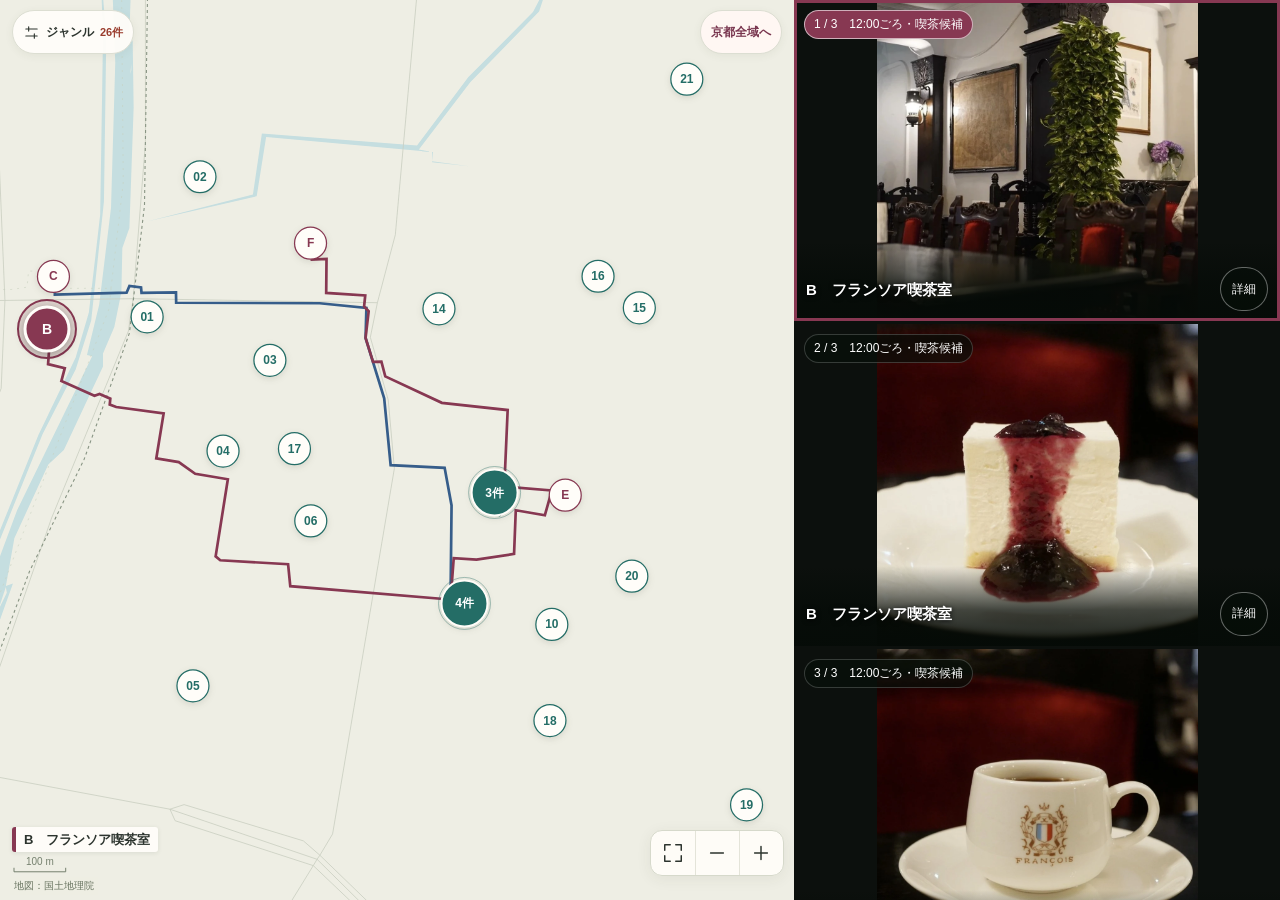
==== commit 594ab518: "Expand the Gion guide with five stops, three photos per place and evening visit details" ====
--- a/kyoto-dec1/gion/index.html
+++ b/kyoto-dec1/gion/index.html
@@ -4,14 +4,14 @@
   <meta charset="utf-8">
   <meta name="viewport" content="width=device-width,initial-scale=1,viewport-fit=cover">
   <meta name="theme-color" content="#eeeee4">
-  <meta name="description" content="祇園四条から高台寺、安参へ。基本ルートと16の寄り道を、写真をめくりながら地図で確認できます。">
+  <meta name="description" content="祇園四条から高台寺、安参へ。基本ルートと21の寄り道を、写真をめくりながら地図で確認できます。">
   <title>祇園・東山の寄り道地図｜12月1日 京都の街歩き</title>
   <link rel="stylesheet" href="../style.css?v=20261101-5">
-  <link rel="stylesheet" href="guide.css">
+  <link rel="stylesheet" href="guide.css?v=20261123-5">
   <script src="../d3.min.js" defer></script>
   <script src="../basemap.js?v=20261101-5" defer></script>
-  <script src="route.js?v=20261123-4" defer></script>
-  <script src="guide.js?v=20261123-4" defer></script>
+  <script src="route.js?v=20261123-5" defer></script>
+  <script src="guide.js?v=20261123-5" defer></script>
 </head>
 <body>
   <a class="skip-link" href="#filters-open">ジャンルを選ぶ</a>
@@ -22,7 +22,7 @@
       <div class="map-topbar">
         <button type="button" id="filters-open" class="filter-toggle" aria-haspopup="dialog" aria-controls="filter-dialog">
           <svg viewBox="0 0 24 24" aria-hidden="true"><path d="M4 7h16M4 17h16M8 4v6m8 4v6"/></svg>
-          <span>ジャンル</span><span id="filter-count">21件</span>
+          <span>ジャンル</span><span id="filter-count">26件</span>
         </button>
         <a class="filter-toggle route-link" href="../">京都全域へ</a>
       </div>
@@ -55,7 +55,7 @@
       <fieldset class="category-fieldset"><legend class="sr-only">表示するジャンルを複数選択</legend><div id="category-list"></div></fieldset>
       <label class="closed-filter"><input type="checkbox" id="hide-closed"><span>火曜定休の記載がある場所を隠す</span></label>
     </div>
-    <footer class="filter-footer"><button type="button" id="apply-filters">21件を表示</button></footer>
+    <footer class="filter-footer"><button type="button" id="apply-filters">26件を表示</button></footer>
   </dialog>
 
   <dialog id="cluster-dialog" class="details-dialog cluster-dialog" aria-labelledby="cluster-title">
@@ -74,6 +74,16 @@
     </header>
     <div class="details-body">
       <p id="spot-summary" class="location-note" hidden></p>
+      <div id="detail-gallery" aria-label="このスポットの写真"></div>
+      <h3 class="detail-label">見どころ</h3>
+      <p id="spot-guide" class="location-note"></p>
+      <section id="night-panel" hidden>
+        <h3 class="detail-label">12月1日のライトアップ</h3>
+        <strong id="night-hours"></strong>
+        <p id="night-note"></p>
+        <a id="night-source" target="_blank" rel="noopener noreferrer">時間・開催情報の出典 ↗</a>
+      </section>
+      <h3 class="detail-label">この日の立ち寄り方</h3>
       <p id="spot-location" class="location-note" hidden></p>
       <p id="spot-address" class="address-note" hidden></p>
       <div class="detail-actions">
--- a/kyoto-dec1/gion/guide.css
+++ b/kyoto-dec1/gion/guide.css
@@ -7,3 +7,14 @@
   color:var(--ink); font-size:13px; font-weight:650; line-height:1.5;
   box-shadow:0 1px 5px #25302218; pointer-events:none;
 }
+
+#detail-gallery { display:grid;grid-template-columns:repeat(3,minmax(0,1fr));gap:6px;margin:10px 0 16px; }
+#detail-gallery button { border:0;padding:0;overflow:hidden;background:#e4e5db;border-radius:6px; }
+#detail-gallery img { width:100%;height:clamp(70px,20vw,108px);object-fit:contain;display:block; }
+.detail-label { font-size:14px;line-height:1.5;margin:12px 0 4px;color:var(--ink); }
+#night-panel { padding:12px 14px;background:#edf1ec;border-left:3px solid #3f675e;margin:14px 0; }
+#night-panel h3 { margin:0 0 6px; }
+#night-panel p, #night-panel a { font-size:13px;line-height:1.65; }
+#night-panel p { margin:6px 0; }
+.photo-feed { container-type:inline-size; }
+.photo-feed::after { height:max(0px, calc(100% - max(180px, 66.6667cqw))); max-height:none; }
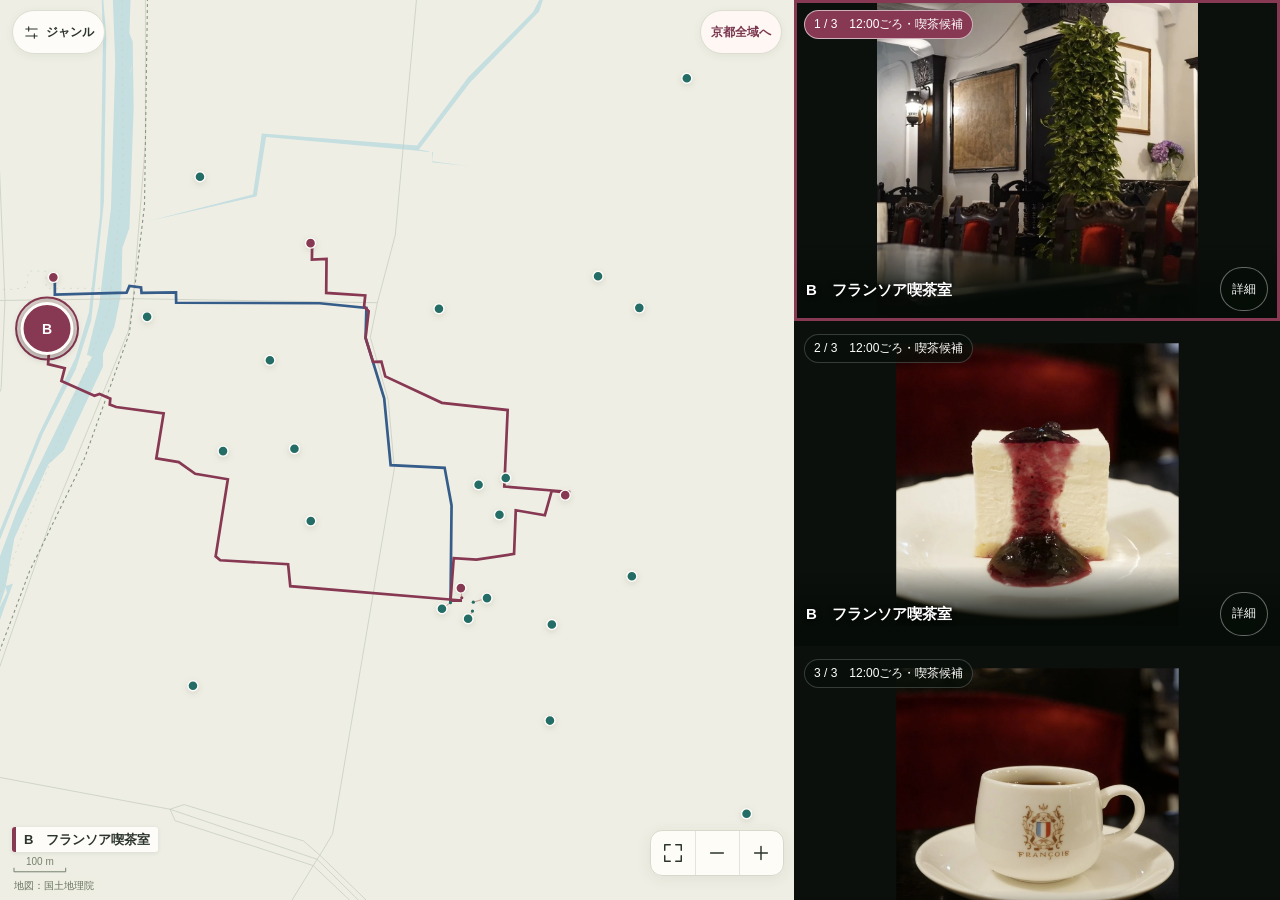
==== commit 0e91ad46: "Emphasize only the current Gion stop while scrolling and remove place counts" ====
--- a/kyoto-dec1/gion/index.html
+++ b/kyoto-dec1/gion/index.html
@@ -7,22 +7,22 @@
   <meta name="description" content="祇園四条から高台寺、安参へ。基本ルートと21の寄り道を、写真をめくりながら地図で確認できます。">
   <title>祇園・東山の寄り道地図｜12月1日 京都の街歩き</title>
   <link rel="stylesheet" href="../style.css?v=20261101-5">
-  <link rel="stylesheet" href="guide.css?v=20261123-5">
+  <link rel="stylesheet" href="guide.css?v=20261123-6">
   <script src="../d3.min.js" defer></script>
   <script src="../basemap.js?v=20261101-5" defer></script>
   <script src="route.js?v=20261123-5" defer></script>
-  <script src="guide.js?v=20261123-5" defer></script>
+  <script src="guide.js?v=20261123-6" defer></script>
 </head>
 <body>
   <a class="skip-link" href="#filters-open">ジャンルを選ぶ</a>
   <h1 class="sr-only">祇園・東山の寄り道地図と写真</h1>
   <main class="app-shell" data-layout="visual-first">
     <section class="map-pane" aria-label="京都の街歩き地図">
-      <svg id="map" role="group" aria-label="番号のピンを選ぶと写真を表示します"></svg>
+      <svg id="map" role="group" aria-label="スポットを選ぶと写真を表示します"></svg>
       <div class="map-topbar">
         <button type="button" id="filters-open" class="filter-toggle" aria-haspopup="dialog" aria-controls="filter-dialog">
           <svg viewBox="0 0 24 24" aria-hidden="true"><path d="M4 7h16M4 17h16M8 4v6m8 4v6"/></svg>
-          <span>ジャンル</span><span id="filter-count">26件</span>
+          <span>ジャンル</span>
         </button>
         <a class="filter-toggle route-link" href="../">京都全域へ</a>
       </div>
@@ -55,15 +55,7 @@
       <fieldset class="category-fieldset"><legend class="sr-only">表示するジャンルを複数選択</legend><div id="category-list"></div></fieldset>
       <label class="closed-filter"><input type="checkbox" id="hide-closed"><span>火曜定休の記載がある場所を隠す</span></label>
     </div>
-    <footer class="filter-footer"><button type="button" id="apply-filters">26件を表示</button></footer>
-  </dialog>
-
-  <dialog id="cluster-dialog" class="details-dialog cluster-dialog" aria-labelledby="cluster-title">
-    <header class="details-header">
-      <div><p id="cluster-count" class="spot-area"></p><h2 id="cluster-title">近くの場所</h2></div>
-      <button type="button" id="cluster-close" class="dialog-close" aria-label="場所の一覧を閉じる"><svg viewBox="0 0 24 24" aria-hidden="true"><path d="m6 6 12 12M18 6 6 18"/></svg></button>
-    </header>
-    <div id="cluster-list" class="cluster-list"></div>
+    <footer class="filter-footer"><button type="button" id="apply-filters">選択を適用</button></footer>
   </dialog>
 
   <dialog id="details-dialog" class="details-dialog" aria-labelledby="spot-name">
--- a/kyoto-dec1/gion/guide.css
+++ b/kyoto-dec1/gion/guide.css
@@ -18,3 +18,6 @@
 #night-panel p { margin:6px 0; }
 .photo-feed { container-type:inline-size; }
 .photo-feed::after { height:max(0px, calc(100% - max(180px, 66.6667cqw))); max-height:none; }
+
+.map-pin:not(.is-selected) .pin-face { fill:var(--pin-color);stroke:var(--paper);stroke-width:1.4; }
+.feed-photo:not(.is-active) .feed-image img { transform:scale(.88); }
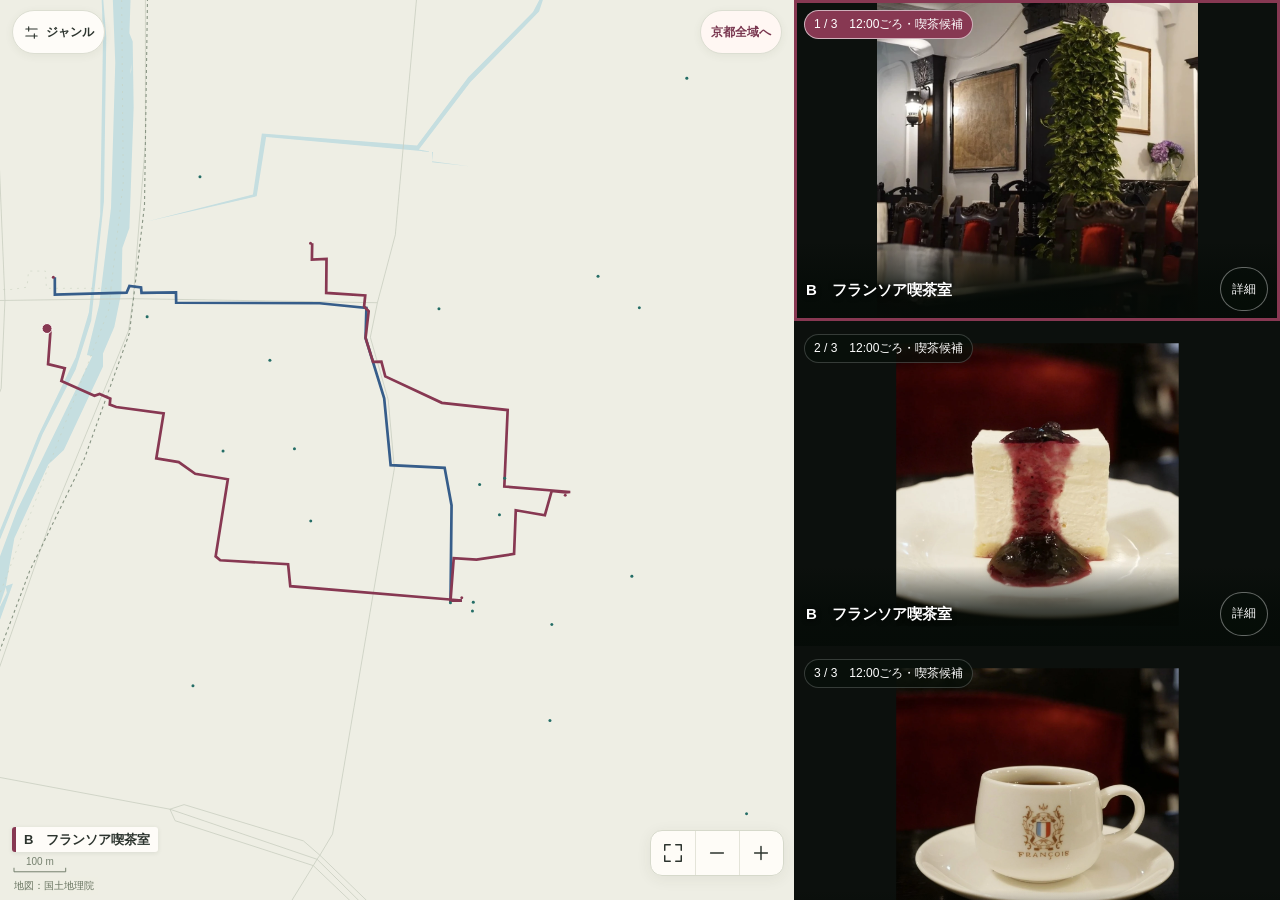
==== commit e77b23f9: "Draw compact Gion spot dots at their coordinates without leader lines" ====
--- a/kyoto-dec1/gion/index.html
+++ b/kyoto-dec1/gion/index.html
@@ -7,11 +7,11 @@
   <meta name="description" content="祇園四条から高台寺、安参へ。基本ルートと21の寄り道を、写真をめくりながら地図で確認できます。">
   <title>祇園・東山の寄り道地図｜12月1日 京都の街歩き</title>
   <link rel="stylesheet" href="../style.css?v=20261101-5">
-  <link rel="stylesheet" href="guide.css?v=20261123-6">
+  <link rel="stylesheet" href="guide.css?v=20261123-7">
   <script src="../d3.min.js" defer></script>
   <script src="../basemap.js?v=20261101-5" defer></script>
   <script src="route.js?v=20261123-5" defer></script>
-  <script src="guide.js?v=20261123-6" defer></script>
+  <script src="guide.js?v=20261123-7" defer></script>
 </head>
 <body>
   <a class="skip-link" href="#filters-open">ジャンルを選ぶ</a>
--- a/kyoto-dec1/gion/guide.css
+++ b/kyoto-dec1/gion/guide.css
@@ -19,5 +19,7 @@
 .photo-feed { container-type:inline-size; }
 .photo-feed::after { height:max(0px, calc(100% - max(180px, 66.6667cqw))); max-height:none; }
 
-.map-pin:not(.is-selected) .pin-face { fill:var(--pin-color);stroke:var(--paper);stroke-width:1.4; }
+.map-pin:not(.is-selected) .pin-face { fill:var(--pin-color);stroke:none;filter:none; }
+.map-pin.is-selected .pin-face { fill:var(--pin-color);stroke:var(--paper);stroke-width:1;filter:none; }
+.map-pin:focus-visible .pin-hit { stroke:#377b89;stroke-width:1.5; }
 .feed-photo:not(.is-active) .feed-image img { transform:scale(.88); }
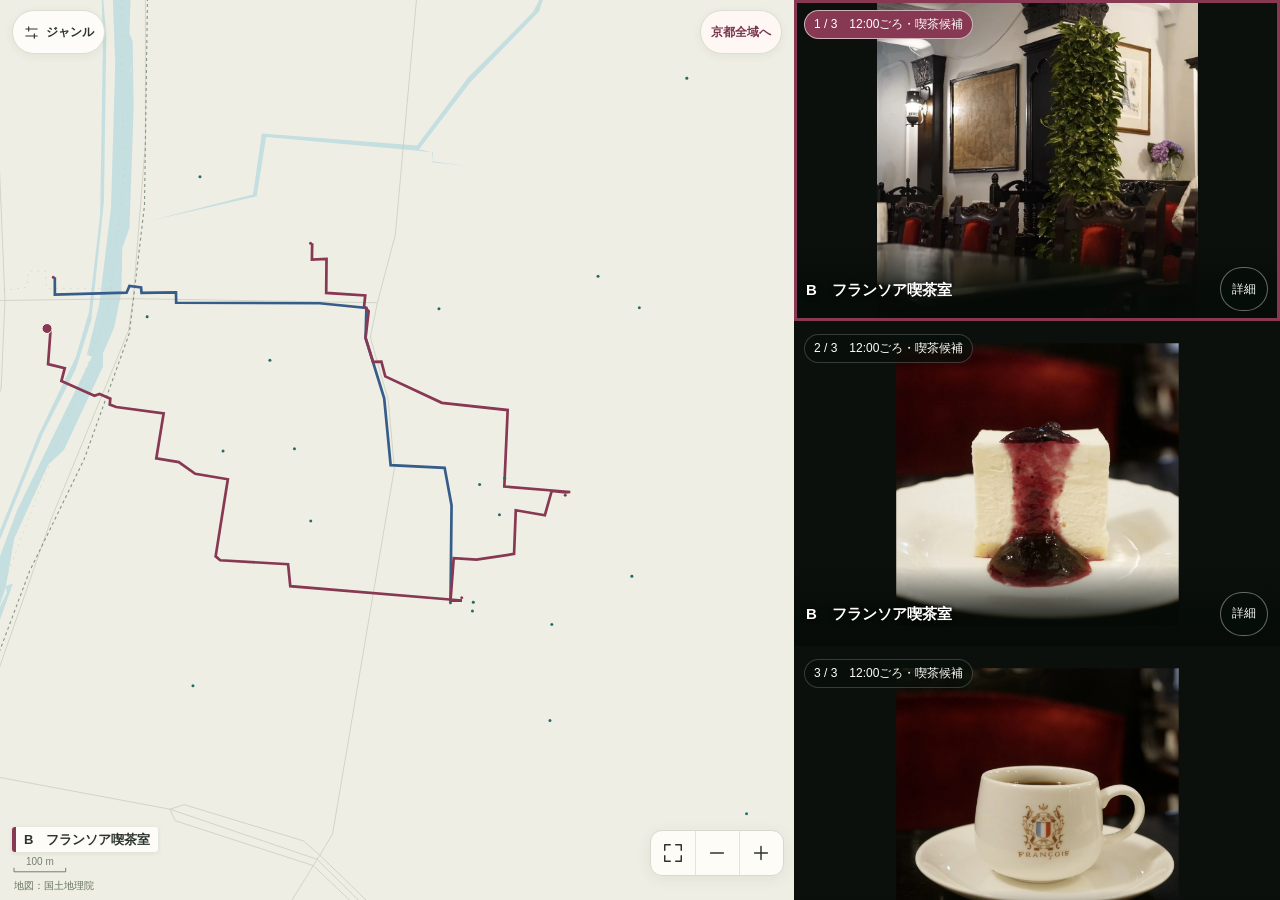
==== commit 804ae389: "Show the main Kyoto itinerary before optional stops" ====
--- a/kyoto-dec1/gion/index.html
+++ b/kyoto-dec1/gion/index.html
@@ -10,7 +10,7 @@
   <link rel="stylesheet" href="guide.css?v=20261123-7">
   <script src="../d3.min.js" defer></script>
   <script src="../basemap.js?v=20261101-5" defer></script>
-  <script src="route.js?v=20261123-5" defer></script>
+  <script src="route.js?v=20261123-8" defer></script>
   <script src="guide.js?v=20261123-7" defer></script>
 </head>
 <body>
